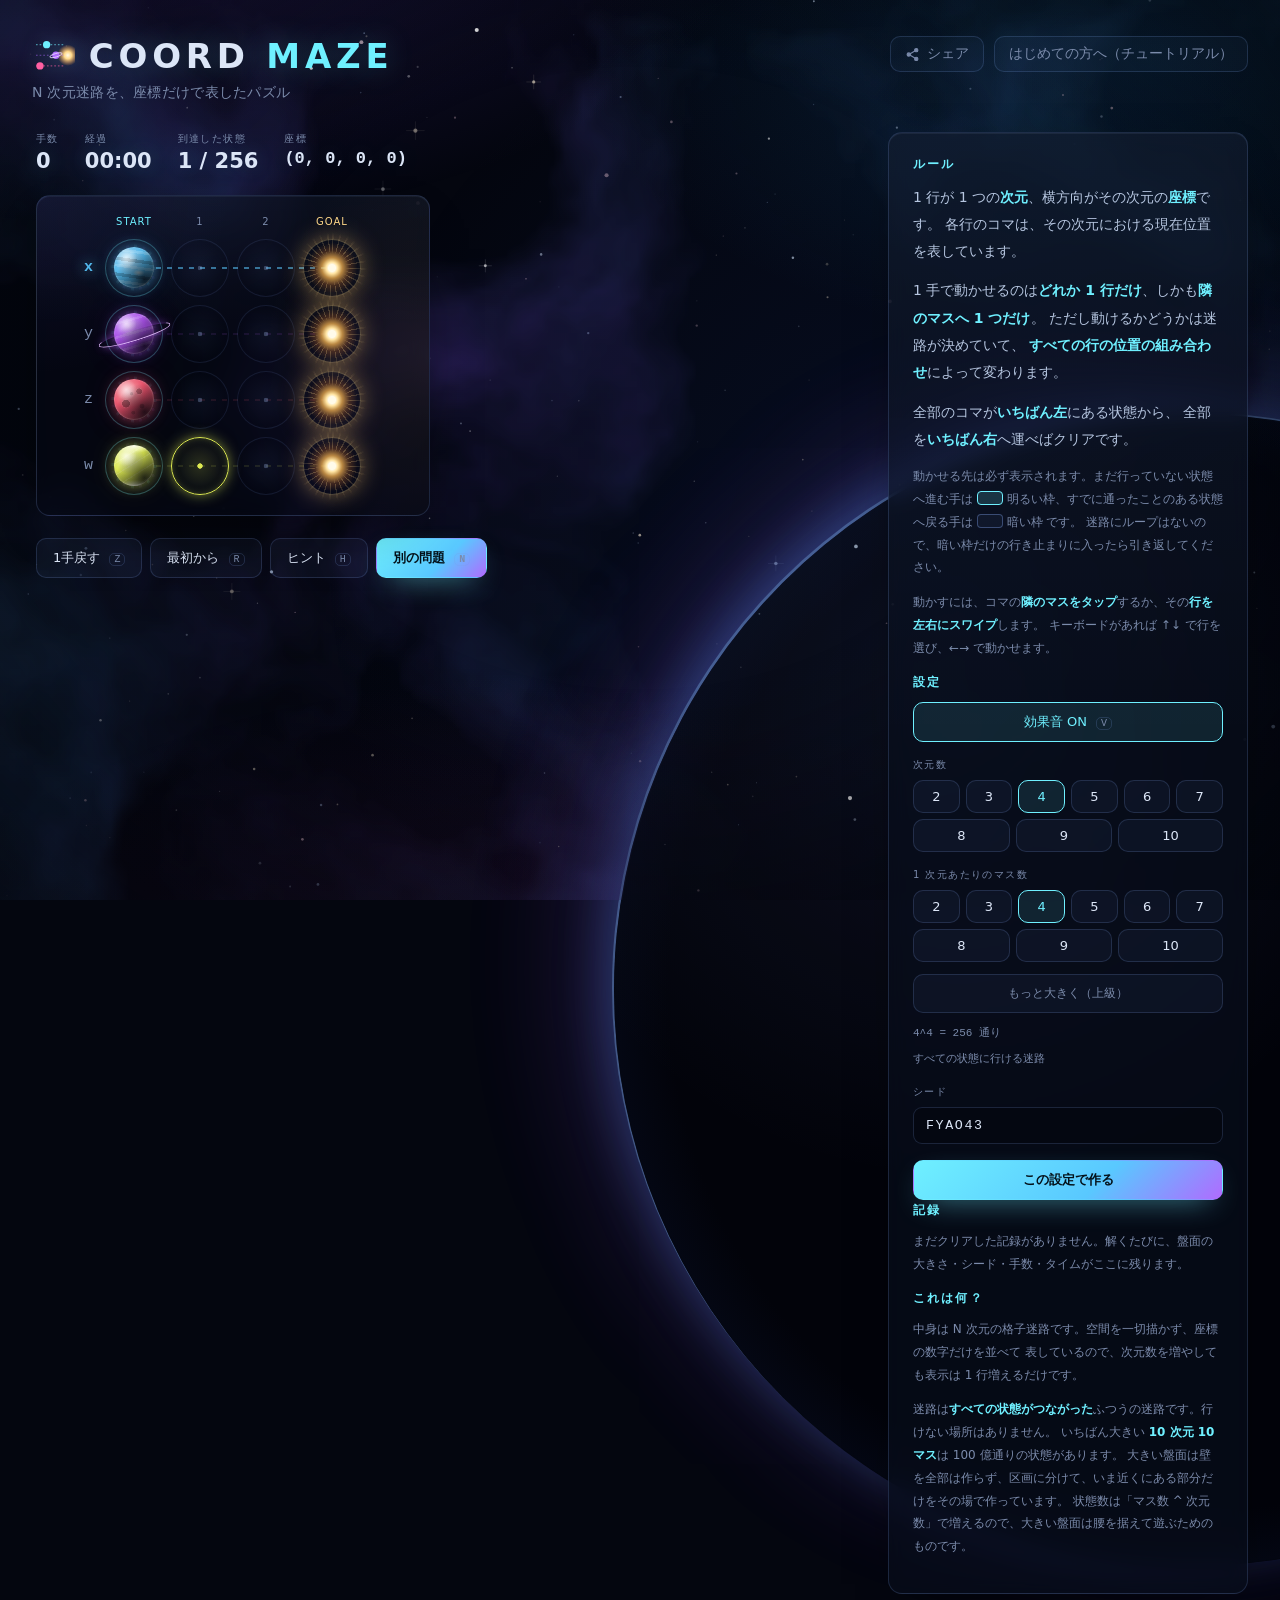
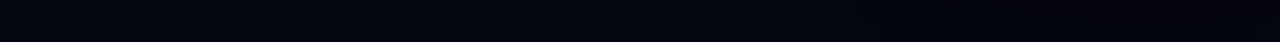
==== index.html @ cfe479df "「もっと大きく」で 12 次元・1000 マスまで選べるようにする - 設定に「もっと大きく（上級）」ボタン。押すと次元数 11・12、マス数 12〜1000 が増える   (状態数 5,000 兆ま" ====
<!doctype html>
<html lang="ja">
<head>
<meta charset="utf-8" />
<meta name="viewport" content="width=device-width, initial-scale=1, viewport-fit=cover" />
<meta name="theme-color" content="#04060f" />
<meta name="mobile-web-app-capable" content="yes" />
<meta name="apple-mobile-web-app-capable" content="yes" />
<meta name="apple-mobile-web-app-status-bar-style" content="black-translucent" />
<meta name="apple-mobile-web-app-title" content="COORD MAZE" />
<title>COORD MAZE — 座標迷路</title>
<meta name="description" content="N 次元迷路を、座標だけで表したパズル。10 次元まで、同じ画面で遊べます。" />
<!-- リンクを貼ったときのカード (SNS・メッセージアプリ) -->
<meta property="og:type" content="website" />
<meta property="og:url" content="https://sora3141.github.io/coord-maze/" />
<meta property="og:title" content="COORD MAZE — 座標迷路" />
<meta property="og:description" content="N 次元迷路を、座標だけで表したパズル。10 次元まで、同じ画面で遊べます。" />
<meta property="og:image" content="https://sora3141.github.io/coord-maze/icon-512.png" />
<meta name="twitter:card" content="summary" />
<link rel="icon" href="icon.svg?v=28e315ca" type="image/svg+xml" />
<link rel="apple-touch-icon" href="icon-180.png?v=28e315ca" />
<link rel="manifest" href="manifest.webmanifest?v=28e315ca" />
<link rel="stylesheet" href="css/space.css?v=a50dbc4c" />
<link rel="stylesheet" href="css/coord.css?v=a50dbc4c" />
</head>
<body>

<header>
  <h1><svg class="logo" viewBox="0 0 64 64" aria-hidden="true">
    <!-- 盤面と同じ見立て: 3 本の軌道 (= 3 次元)、その上の惑星、右端の恒星 -->
    <defs>
      <radialGradient id="lg-sun"><stop offset="0" stop-color="#fffbea"/><stop offset=".35" stop-color="#ffd98a"/><stop offset="1" stop-color="#ff9a3c" stop-opacity="0"/></radialGradient>
    </defs>
    <circle cx="54" cy="32" r="16" fill="url(#lg-sun)"/>
    <g stroke-width="1.6" stroke-dasharray="2.5 3" opacity=".55">
      <line x1="6" y1="16" x2="50" y2="16" stroke="#6ff0ff"/>
      <line x1="6" y1="32" x2="50" y2="32" stroke="#b06bff"/>
      <line x1="6" y1="48" x2="50" y2="48" stroke="#ff5fa2"/>
    </g>
    <circle cx="22" cy="16" r="5.5" fill="#6ff0ff"/>
    <circle cx="36" cy="32" r="5.5" fill="#b06bff"/>
    <ellipse cx="36" cy="32" rx="9.5" ry="2.6" fill="none" stroke="#e6d4ff" stroke-width="1.3" transform="rotate(-17 36 32)"/>
    <circle cx="12" cy="48" r="5.5" fill="#ff5fa2"/>
  </svg>COORD <span>MAZE</span></h1>
  <p class="tagline">N 次元迷路を、座標だけで表したパズル</p>
  <div class="backs">
    <button class="back share" data-share><svg class="share-ico" viewBox="0 0 24 24" aria-hidden="true"><circle cx="18" cy="5" r="2.6"/><circle cx="6" cy="12" r="2.6"/><circle cx="18" cy="19" r="2.6"/><path d="M8.3 10.8l7.4-4.3M8.3 13.2l7.4 4.3"/></svg>シェア</button>
    <a class="back" href="tutorial.html">はじめての方へ（チュートリアル）</a>
  </div>
  <!-- 画面が狭いときだけ出る。ルール・設定・説明はこの中にしまう -->
  <button id="btn-menu" class="menu-btn" aria-expanded="false" aria-controls="side">
    <span class="bars" aria-hidden="true"></span><span class="menu-label">ルール・設定</span>
  </button>
</header>

<main>
  <section id="play">
    <div class="stats">
      <div><span>手数</span><b id="moves">0</b></div>
      <div><span>経過</span><b id="timer">00:00</b></div>
      <div><span>到達した状態</span><b id="seen">0</b></div>
      <div class="coord"><span>座標</span><b id="coord">-</b></div>
    </div>

    <div id="board"></div>

    <div class="controls">
      <button id="btn-undo">1手戻す <kbd>Z</kbd></button>
      <button id="btn-reset">最初から <kbd>R</kbd></button>
      <button id="btn-hint">ヒント <kbd>H</kbd></button>
      <button id="btn-new" class="primary">別の問題 <kbd>N</kbd></button>
    </div>
  </section>

  <aside id="side">
    <div class="side-head">
      <a class="btnlink primary" href="tutorial.html">はじめての方へ（チュートリアル）</a>
      <button id="btn-menu-close" class="close" aria-label="閉じる">✕</button>
    </div>
    <!-- 狭い画面ではヘッダーのシェアが隠れるので、引き出しの先頭に置く -->
    <button class="wide share side-share" data-share><svg class="share-ico" viewBox="0 0 24 24" aria-hidden="true"><circle cx="18" cy="5" r="2.6"/><circle cx="6" cy="12" r="2.6"/><circle cx="18" cy="19" r="2.6"/><path d="M8.3 10.8l7.4-4.3M8.3 13.2l7.4 4.3"/></svg>このゲームをシェア</button>

    <details class="sec" open>
    <summary><h2>ルール</h2></summary>
    <p>
      1 行が 1 つの<b>次元</b>、横方向がその次元の<b>座標</b>です。
      各行のコマは、その次元における現在位置を表しています。
    </p>
    <p>
      1 手で動かせるのは<b>どれか 1 行だけ</b>、しかも<b>隣のマスへ 1 つだけ</b>。
      ただし動けるかどうかは迷路が決めていて、
      <b>すべての行の位置の組み合わせ</b>によって変わります。
    </p>
    <p>
      全部のコマが<b>いちばん左</b>にある状態から、
      全部を<b>いちばん右</b>へ運べばクリアです。
    </p>
    <p class="note">
      動かせる先は必ず表示されます。まだ行っていない状態へ進む手は
      <span class="chip new"></span> 明るい枠、すでに通ったことのある状態へ戻る手は
      <span class="chip seen"></span> 暗い枠 です。
      迷路にループはないので、暗い枠だけの行き止まりに入ったら引き返してください。
    </p>
    <p class="note">
      動かすには、コマの<b>隣のマスをタップ</b>するか、その<b>行を左右にスワイプ</b>します。
      キーボードがあれば ↑↓ で行を選び、←→ で動かせます。
    </p>
    </details>

    <details class="sec" open data-keep="open">
    <summary><h2>設定</h2></summary>
    <button id="btn-sound" class="on wide sound">効果音 ON <kbd>V</kbd></button>
    <div class="field">
      <label>次元数</label>
      <div class="opts" id="opt-rank"></div>
    </div>
    <div class="field">
      <label>1 次元あたりのマス数</label>
      <div class="opts" id="opt-width"></div>
    </div>
    <!-- 押すと、12 次元・1000 マスまでの大きいサイズも選べるようになる -->
    <button id="btn-more" class="wide more-toggle">もっと大きく（上級）</button>
    <p id="states" class="states">-</p>
    <div class="field">
      <label for="seed">シード</label>
      <input id="seed" type="text" maxlength="24" autocomplete="off" />
    </div>
    <button id="btn-apply" class="primary wide">この設定で作る</button>
    </details>

    <details class="sec">
    <summary><h2>記録</h2></summary>
    <div id="records"></div>
    </details>

    <details class="sec" open>
    <summary><h2>これは何？</h2></summary>
    <p class="note">
      中身は N 次元の格子迷路です。空間を一切描かず、座標の数字だけを並べて
      表しているので、次元数を増やしても表示は 1 行増えるだけです。
    </p>
    <p class="note">
      迷路は<b>すべての状態がつながった</b>ふつうの迷路です。行けない場所はありません。
      いちばん大きい <b>10 次元 10 マス</b>は 100 億通りの状態があります。
      大きい盤面は壁を全部は作らず、区画に分けて、いま近くにある部分だけをその場で作っています。
      状態数は「マス数 ^ 次元数」で増えるので、大きい盤面は腰を据えて遊ぶためのものです。
    </p>
    </details>
  </aside>
</main>

<div id="scrim" class="scrim"></div>

<div id="win" class="overlay hidden">
  <!-- クリアの演出: 全部の惑星が恒星にそろった瞬間の光。飾りなので読み上げない -->
  <div class="burst" aria-hidden="true"><i></i><i></i><i></i></div>
  <div class="sheet">
    <h2>クリア</h2>
    <p id="win-note" class="win-note"></p>
    <div class="result">
      <div><span>手数</span><b id="win-moves">-</b></div>
      <div><span>最短手数</span><b id="win-par">-</b></div>
      <div><span>タイム</span><b id="win-time">-</b></div>
      <div><span>シード</span><b id="win-seed">-</b></div>
    </div>
    <button id="btn-again" class="primary">別の問題へ</button>
    <button id="btn-close">閉じる</button>
  </div>
</div>

<script type="module" src="./src/coord.js?v=a50dbc4c"></script>
</body>
</html>
---- css/space.css ----
/* ============================================================================
   宇宙テーマの共通土台。全ページでいちばん先に読み込む。
   ここで色・背景・共通パーツ (オーバーレイ / パネル / ボタン) を決め、
   各ページの CSS はレイアウト固有のことだけを書く。
   ========================================================================== */

:root {
  /* 地の色。真っ黒ではなく、わずかに青紫を含ませて宇宙の暗がりにする */
  --void: #04060f;
  --deep: #070b18;

  --ink: #dce6f7;
  --dim: #7b8bab;
  --line: rgba(122, 156, 224, 0.20);
  --panel: rgba(9, 14, 28, 0.66);

  /* アクセントは天体の色から取る */
  --ion: #6ff0ff;      /* 主アクセント: イオンの青 */
  --nebula: #b06bff;   /* 星雲の紫 */
  --plasma: #ff5fa2;   /* 桃色の星雲 */
  --star: #ffd98a;     /* 恒星の金 */
  --accent: var(--ion);

  --glow: 0 0 24px -6px;
  --radius: 14px;

  /* 端末のノッチ・ホームバーの領域。
     env() を直に書かず変数にしているのは、テストで値を流し込んで
     実機と同じ状況を再現できるようにするため */
  --sat: env(safe-area-inset-top, 0px);
  --sab: env(safe-area-inset-bottom, 0px);
  --sal: env(safe-area-inset-left, 0px);
  --sar: env(safe-area-inset-right, 0px);
}

* { box-sizing: border-box; }

html { height: 100%; }

body {
  margin: 0;
  min-height: 100%;
  /* 横向きのときノッチが左右に来る。中身がその下に潜らないようにする */
  padding-left: var(--sal);
  padding-right: var(--sar);
  background: var(--void);
  color: var(--ink);
  font-family: "Hiragino Sans", "Noto Sans JP", system-ui, sans-serif;
  font-size: 14px;
  -webkit-font-smoothing: antialiased;
  /* スマホ: 横向きで文字が勝手に太らないように、引っぱっても更新されないように */
  -webkit-text-size-adjust: 100%;
  text-size-adjust: 100%;
  overscroll-behavior-y: contain;
  -webkit-tap-highlight-color: transparent;
}

/* 星雲。大きく淡い光を何枚か重ねて、平らな黒さを消す */
body::before {
  content: '';
  position: fixed; inset: 0; z-index: -2; pointer-events: none;
  background:
    radial-gradient(ellipse 80% 60% at 10% -12%, rgba(96, 62, 196, 0.26), transparent 62%),
    radial-gradient(ellipse 70% 52% at 90% 6%, rgba(22, 122, 184, 0.20), transparent 64%),
    radial-gradient(ellipse 96% 70% at 46% 118%, rgba(150, 40, 140, 0.18), transparent 62%),
    radial-gradient(circle at 72% 62%, rgba(40, 92, 200, 0.10), transparent 56%);
}

/* 周辺減光。中央に視線を集める */
body::after {
  content: '';
  position: fixed; inset: 0; z-index: -1; pointer-events: none;
  background: radial-gradient(ellipse at 50% 42%, transparent 42%, rgba(2, 4, 10, 0.62) 100%);
}

#stars, #nebula, #horizon {
  position: fixed; inset: 0; z-index: -1;
  width: 100%; height: 100%;
  pointer-events: none;
}
/* 手続きで描いた星雲 (src/starfield.js)。粗く描いて引き伸ばすので、ぼかし直さなくても柔らかい */
#nebula { opacity: 0.55; mix-blend-mode: screen; }

/* 画面の右下に沈む大きな惑星。影の側は背景より暗く、縁だけが恒星の光で細く光る */
#horizon {
  inset: auto; right: -38vmax; bottom: -52vmax;
  width: 90vmax; height: 90vmax; border-radius: 50%;
  background:
    radial-gradient(circle at 30% 26%, rgba(120, 150, 255, 0.10), transparent 40%),
    radial-gradient(circle at 50% 50%, #03040b 64%, #050814 70.5%, transparent 71%);
  box-shadow:
    -2px -2px 0 0 rgba(140, 200, 255, 0.35),
    -14px -12px 50px -6px rgba(90, 150, 255, 0.35),
    -40px -30px 140px -20px rgba(150, 90, 255, 0.28);
  opacity: 0.9;
}

/* ------------------------------------------------------------------ パネル */

.glass, .sheet, aside, .panel, .pane, #guide {
  background:
    linear-gradient(rgba(140, 180, 255, 0.055), rgba(140, 180, 255, 0) 42%),
    var(--panel);
  border: 1px solid var(--line);
  border-radius: var(--radius);
  backdrop-filter: blur(10px) saturate(115%);
  box-shadow: 0 18px 50px -28px rgba(0, 0, 0, 0.9), inset 0 1px 0 rgba(190, 215, 255, 0.07);
}

/* ---------------------------------------------------------------- 見出し */

h1, h2, h3 { font-weight: 700; }
h1 { letter-spacing: 0.14em; }
.title-glow { text-shadow: 0 0 28px rgba(111, 240, 255, 0.35); }

/* -------------------------------------------------------------- ボタン */

button {
  padding: 10px 16px;
  border-radius: 10px;
  border: 1px solid var(--line);
  background: rgba(130, 170, 240, 0.05);
  color: var(--ink);
  font-size: 13px;
  font-family: inherit;
  cursor: pointer;
  touch-action: manipulation;
  transition: border-color 0.16s, color 0.16s, background 0.16s, box-shadow 0.16s, transform 0.08s;
}
@media (hover: hover) {
  button:hover:not(:disabled) {
    border-color: var(--ion);
    color: var(--ion);
    box-shadow: var(--glow) rgba(111, 240, 255, 0.55);
  }
}
button:active:not(:disabled) { transform: scale(0.97); border-color: var(--ion); color: var(--ion); }
button:focus-visible { outline: 2px solid var(--ion); outline-offset: 2px; }

button.primary {
  background: linear-gradient(135deg, var(--ion), #59c8ff 60%, var(--nebula));
  border-color: transparent;
  color: #04121a;
  font-weight: 700;
  box-shadow: 0 10px 30px -14px rgba(111, 240, 255, 0.9);
}
@media (hover: hover) {
  button.primary:hover:not(:disabled) {
    filter: brightness(1.1);
    color: #04121a;
    box-shadow: 0 12px 34px -12px rgba(111, 240, 255, 1);
  }
}
button.primary:active:not(:disabled) { color: #04121a; }
button.on { border-color: var(--ion); color: var(--ion); background: rgba(111, 240, 255, 0.10); }

/* リンクをボタンと同じ見た目にするもの */
.btnlink {
  display: block; text-align: center; text-decoration: none;
  padding: 12px; border-radius: 10px; border: 1px solid var(--line);
  background: rgba(130, 170, 240, 0.05);
  color: var(--ink); margin-top: 10px; transition: 0.16s;
  touch-action: manipulation;
}
@media (hover: hover) {
  .btnlink:hover { border-color: var(--ion); color: var(--ion); box-shadow: var(--glow) rgba(111, 240, 255, 0.5); }
}
.btnlink.primary {
  background: linear-gradient(135deg, var(--ion), #59c8ff 60%, var(--nebula));
  border-color: transparent; color: #04121a; font-weight: 700;
  box-shadow: 0 10px 30px -14px rgba(111, 240, 255, 0.9);
}
@media (hover: hover) {
  .btnlink.primary:hover { filter: brightness(1.1); color: #04121a; }
}

kbd {
  border: 1px solid var(--line);
  border-radius: 5px;
  padding: 0 4px;
  font-size: 10px;
  color: var(--dim);
  margin-left: 5px;
  font-family: ui-monospace, Menlo, monospace;
}

@media (pointer: coarse) {
  button, .btnlink { min-height: 46px; font-size: 14px; }
}

/* ---------------------------------------------------------- オーバーレイ */

.overlay {
  position: fixed; inset: 0; z-index: 20;
  display: flex; align-items: center; justify-content: center;
  /* 画面いっぱいに置く要素なので、ノッチ・ホームバーの分をここで空ける。
     こうしておけば、中のシートがどれだけ高くても端末の余白に潜らない */
  padding: calc(16px + var(--sat)) calc(16px + var(--sar))
           calc(16px + var(--sab)) calc(16px + var(--sal));
  background:
    radial-gradient(ellipse at 50% 34%, rgba(46, 34, 96, 0.55), transparent 62%),
    rgba(3, 5, 12, 0.82);
  backdrop-filter: blur(6px);
  animation: overlay-in 0.22s ease-out;
}
@keyframes overlay-in { from { opacity: 0; } to { opacity: 1; } }
.hidden { display: none !important; }

.sheet {
  width: min(560px, 100%);
  max-height: 100%;          /* 余白を引いたオーバーレイの中に必ず収まる */
  overflow: auto;
  overscroll-behavior: contain;
  padding: 28px 30px;
  animation: sheet-in 0.26s cubic-bezier(0.2, 0.9, 0.3, 1);
}
@keyframes sheet-in { from { transform: translateY(10px) scale(0.985); opacity: 0; } to { transform: none; opacity: 1; } }

input[type="text"] {
  width: 100%;
  padding: 10px 12px;
  border-radius: 9px;
  border: 1px solid var(--line);
  background: rgba(4, 7, 16, 0.75);
  color: var(--ink);
  font-family: ui-monospace, Menlo, monospace;
  letter-spacing: 0.12em;
}
input[type="text"]:focus {
  outline: none;
  border-color: var(--ion);
  box-shadow: var(--glow) rgba(111, 240, 255, 0.5);
}

@media (prefers-reduced-motion: reduce) {
  .overlay, .sheet { animation: none; }
}
---- css/coord.css ----
/* COORD MAZE。土台の色とパーツは space.css にある。ここは配置と盤面の見た目。 */

:root {
  --cell: 48px;
  --gap: 8px;
  --label: 34px;   /* 行頭の軸名の幅。JS が盤面の寸法を計算するのにも読む */
  --rowgap: 12px;  /* 軸名とマス目の間 */
  --edge: 32px;    /* ページ左右の余白 */
}

/* -------------------------------------------------------------- ヘッダー */

header { padding: calc(34px + var(--sat)) var(--edge) 10px; position: relative; }
h1 { margin: 0; font-size: 34px; text-shadow: 0 0 30px rgba(111, 240, 255, 0.28); }
h1 span { color: var(--ion); }
/* タイトルの紋章。盤面と同じ見立て (軌道・惑星・恒星) を小さく */
h1 .logo {
  width: 1.25em; height: 1.25em; vertical-align: -0.24em; margin-right: 0.42em;
  filter: drop-shadow(0 0 10px rgba(111, 240, 255, 0.35));
}
.tagline { margin: 7px 0 0; color: var(--dim); letter-spacing: 0.02em; }

.backs { position: absolute; right: var(--edge); top: 36px; display: flex; gap: 10px; flex-wrap: wrap; }
.back {
  color: var(--dim); text-decoration: none;
  border: 1px solid var(--line); border-radius: 10px;
  padding: 8px 14px; white-space: nowrap;
  background: rgba(130, 170, 240, 0.04);
  transition: 0.16s;
}
@media (hover: hover) {
  .back:hover { color: var(--ion); border-color: var(--ion); box-shadow: var(--glow) rgba(111, 240, 255, 0.5); }
}

main {
  display: grid; grid-template-columns: minmax(0, 1fr) 360px;
  gap: 28px; padding: 20px var(--edge) 48px; align-items: start;
}
/* width: 100% と min-width: 0 がないと、auto マージンのせいで
   盤面の最大幅まで広がり、広い盤面がページごと横に伸びる */
#play { max-width: 820px; width: 100%; min-width: 0; margin: 0 auto; }

/* ---------------------------------------------------------------- 計器類 */

.stats { display: flex; flex-wrap: wrap; gap: 10px 26px; margin-bottom: 22px; }
.stats div { display: flex; flex-direction: column; gap: 3px; }
.stats span { color: var(--dim); font-size: 10px; letter-spacing: 0.14em; text-transform: uppercase; }
.stats b { font-size: 21px; font-variant-numeric: tabular-nums; text-shadow: 0 0 20px rgba(111, 240, 255, 0.18); }
.stats .coord b { font-family: ui-monospace, Menlo, monospace; font-size: 17px; }

/* ------------------------------------------------------------------ 盤面 */

#board {
  display: inline-flex; flex-direction: column; gap: var(--gap);
  max-width: 100%; overflow-x: auto;
  padding: 20px 22px;
  /* 指で触る盤面。長押しの選択やダブルタップ拡大が誤作動しないようにする */
  user-select: none; -webkit-user-select: none;
  -webkit-touch-callout: none;
  touch-action: manipulation;
  overscroll-behavior-x: contain;
  /* 盤面は宇宙をのぞく窓。右 (恒星の側) がほんのり金色に明るい */
  background:
    radial-gradient(ellipse 60% 90% at 100% 50%, rgba(255, 190, 110, 0.07), transparent 70%),
    radial-gradient(ellipse 70% 80% at 0% 0%, rgba(90, 70, 200, 0.10), transparent 70%),
    linear-gradient(rgba(140, 180, 255, 0.05), rgba(140, 180, 255, 0) 40%),
    rgba(5, 8, 20, 0.66);
  border: 1px solid var(--line);
  border-radius: var(--radius);
  backdrop-filter: blur(10px);
  box-shadow: 0 20px 60px -34px #000, inset 0 1px 0 rgba(190, 215, 255, 0.06);
}

.colhead { display: flex; gap: var(--gap); justify-content: center; margin-bottom: 4px; }
.colhead div {
  width: var(--cell); text-align: center; color: var(--dim);
  font-size: 10px; letter-spacing: 0.1em; font-variant-numeric: tabular-nums;
}
.colhead div.s { color: var(--ion); }
.colhead div.g { color: var(--star); }

/* 横なぞりは「行を動かす」に使うので、ブラウザの横スクロールには渡さない。
   盤面が横に流れるとき (.scrolls) だけは、指のスクロールを優先する。 */
.row { display: flex; align-items: center; justify-content: center; gap: var(--rowgap); cursor: pointer; touch-action: pan-y; }
/* 右側の釣り合いを取るための空き。これがないとマス目が軸名のぶん右にずれる */
.row::after { content: ''; flex: none; width: var(--label); }
#board.scrolls .row { touch-action: auto; justify-content: flex-start; }
#board.scrolls .colhead { justify-content: flex-start; margin-left: calc(var(--label) + var(--rowgap)); }
#board.scrolls .row::after { display: none; }
.rowlabel {
  width: var(--label); flex: none; text-align: right;
  font-family: ui-monospace, Menlo, monospace; font-size: 15px;
  color: var(--dim); transition: color 0.16s, text-shadow 0.16s;
}
.row.sel .rowlabel { color: var(--rowc); text-shadow: 0 0 14px var(--rowc); font-weight: 700; }
/* 横に流れるときは軸名だけ左端に貼り付ける (列見出しはマスと一緒に動かす) */
#board.scrolls .rowlabel {
  position: sticky; left: 0; z-index: 1;
  background: rgba(6, 10, 22, 0.92);
}

/* 各行は軌道。コマはその上を進む惑星、ゴール列は恒星という見立て。
   軌道は点線で引き、選んでいる行だけ光がゴールへ向かって流れる。 */
.track { position: relative; display: flex; gap: var(--gap); }
.track::before {
  content: ''; position: absolute; left: calc(var(--cell) / 2); right: calc(var(--cell) / 2); top: 50%;
  height: 1px; transform: translateY(-0.5px);
  background: repeating-linear-gradient(90deg, var(--rowc) 0 5px, transparent 5px 11px);
  opacity: 0.22; pointer-events: none;
}
.row.sel .track::before {
  height: 2px; transform: translateY(-1px); opacity: 0.6;
  animation: orbit-flow 1.1s linear infinite;
}
@keyframes orbit-flow { to { background-position: 11px 0; } }

/* マスは軌道上の「停泊点」。四角い箱ではなく、中心に小さな点のある淡い円 */
.cell {
  width: var(--cell); height: var(--cell);
  flex: none;
  border-radius: 50%;
  border: 1px solid rgba(122, 156, 224, 0.12);
  background:
    radial-gradient(circle, rgba(170, 200, 255, 0.28) 0 5%, transparent 6.5%),
    radial-gradient(circle, rgba(140, 180, 255, 0.05), transparent 70%);
  position: relative;
  transition: border-color 0.16s, background 0.16s, box-shadow 0.16s, transform 0.1s, filter 0.1s;
}

/* スタートは小さな渦 (ワームホール)。ここから全部の惑星が出発する */
.cell.start { border-color: rgba(111, 240, 255, 0.28); }
.cell.start::before {
  content: ''; position: absolute; inset: 8%; border-radius: 50%; pointer-events: none;
  background:
    radial-gradient(circle, rgba(4, 8, 20, 0.9) 0 16%, transparent 30%),
    repeating-conic-gradient(from 0deg, rgba(111, 240, 255, 0.34) 0 7deg, transparent 7deg 24deg, rgba(176, 107, 255, 0.26) 24deg 31deg, transparent 31deg 45deg);
  -webkit-mask: radial-gradient(circle, #000 40%, transparent 72%);
          mask: radial-gradient(circle, #000 40%, transparent 72%);
  animation: spin 16s linear infinite;
}

/* ゴールは恒星。白い芯・金色の光球・ゆっくり回るコロナ */
.cell.goal {
  border-color: rgba(255, 217, 138, 0.28);
  background:
    radial-gradient(circle, #fffbea 0 9%, #ffe3a0 15%, rgba(255, 186, 84, 0.72) 26%,
                    rgba(255, 140, 50, 0.22) 44%, transparent 64%);
  box-shadow: 0 0 28px -6px rgba(255, 200, 110, 0.85);
}
.cell.goal::before {
  content: ''; position: absolute; inset: -16%; border-radius: 50%; pointer-events: none;
  background: repeating-conic-gradient(rgba(255, 217, 138, 0.26) 0 3deg, transparent 3deg 13deg);
  -webkit-mask: radial-gradient(circle, transparent 26%, #000 36%, transparent 68%);
          mask: radial-gradient(circle, transparent 26%, #000 36%, transparent 68%);
  animation: spin 48s linear infinite;
}
@keyframes spin { to { transform: rotate(1turn); } }

/* 動かせる先。まだ行っていない状態へは、行の色で脈打つ輪 */
.cell.can { cursor: pointer; }
.cell.can.fresh {
  border-color: var(--rowc);
  background:
    radial-gradient(circle, var(--rowc) 0 6%, transparent 7.5%),
    radial-gradient(circle, color-mix(in srgb, var(--rowc) 18%, transparent), transparent 72%);
  box-shadow: 0 0 16px -4px var(--rowc), inset 0 0 12px -6px var(--rowc);
  animation: beacon 1.8s ease-in-out infinite;
}
@keyframes beacon {
  50% { box-shadow: 0 0 22px -2px var(--rowc), 0 0 0 3px color-mix(in srgb, var(--rowc) 22%, transparent),
                    inset 0 0 12px -6px var(--rowc); }
}
.cell.goal.can.fresh { background:
    radial-gradient(circle, #fffbea 0 9%, #ffe3a0 15%, rgba(255, 186, 84, 0.72) 26%,
                    rgba(255, 140, 50, 0.22) 44%, transparent 64%); }
/* 通ったことのある状態へ戻る手。脈打たせず、点を大きめに出して「行ける」ことだけ伝える */
.cell.can.been {
  border-color: rgba(150, 180, 235, 0.58);
  background: radial-gradient(circle, rgba(122, 156, 224, 0.12), transparent 72%);
  box-shadow: inset 0 0 10px -5px rgba(170, 200, 255, 0.9);
}
.cell.can.been::after {
  content: ''; position: absolute; left: 50%; top: 50%;
  width: 7px; height: 7px; margin: -3.5px 0 0 -3.5px;
  border-radius: 50%; background: rgba(185, 210, 255, 0.85);
}
@media (hover: hover) {
  .cell.can:hover { filter: brightness(1.45); }
}
.cell.can:active { filter: brightness(1.6); transform: scale(0.94); }
.cell.hint { animation: hint 0.9s ease-in-out 3; }
@keyframes hint {
  0%, 100% { box-shadow: 0 0 0 0 transparent; }
  50% { box-shadow: 0 0 0 3px var(--star), 0 0 26px -4px var(--star); }
}

/* ------------------------------------------------------------------ 惑星 */

/* コマの入れ物。位置だけを受け持つ (中の惑星・光跡は下) */
.token {
  position: absolute; left: 0; top: 0; z-index: 1;
  width: var(--cell); height: var(--cell);
  transform: translateX(calc(var(--c) * (var(--cell) + var(--gap))));
  transition: transform 0.18s cubic-bezier(0.3, 0.9, 0.35, 1);
  pointer-events: none;
}

/* 惑星の本体。下地は行の色の球 (左上から光が当たる)。
   --surface に模様を重ね、::before で陰と大気の縁を、::after で輪や衛星を描く。 */
.planet {
  --lit: color-mix(in srgb, var(--rowc) 45%, #fff);
  --dark: color-mix(in srgb, var(--rowc) 30%, #04050c);
  --surface: linear-gradient(transparent, transparent);
  position: absolute; inset: 15%; border-radius: 50%;
  background:
    var(--surface),
    radial-gradient(circle at 36% 32%, var(--lit), var(--rowc) 42%, var(--dark) 100%);
  box-shadow: 0 0 18px -4px var(--rowc), 0 0 40px -14px var(--rowc);
  transition: box-shadow 0.3s;
}
.planet::before {
  content: ''; position: absolute; inset: 0; border-radius: 50%;
  background:
    radial-gradient(circle at 30% 26%, rgba(255, 255, 255, 0.62), transparent 26%),
    radial-gradient(circle at 76% 80%, rgba(2, 3, 10, 0.78), transparent 64%);
  box-shadow: inset 0 0 0 1px rgba(255, 255, 255, 0.10), inset 0.06em 0.08em 0.3em rgba(255, 255, 255, 0.12);
}
.planet::after { content: none; }

/* 0: 縞のガス惑星と、大きな渦 */
.planet.p0 { --surface:
  radial-gradient(ellipse 20% 12% at 62% 63%, rgba(255, 238, 220, 0.6), transparent 72%),
  repeating-linear-gradient(8deg, transparent 0 13%, rgba(255, 255, 255, 0.16) 13% 19%,
                            transparent 19% 27%, rgba(0, 0, 0, 0.2) 27% 34%); }

/* 1: 輪のある惑星。輪の奥側は薄く、手前側は濃く描いて球の前を横切らせる */
.planet.p1 { --surface:
  repeating-linear-gradient(-16deg, transparent 0 22%, rgba(255, 255, 255, 0.12) 22% 27%); }
.planet.p1::after, .planet.p5::after {
  content: ''; position: absolute; left: -42%; right: -42%; top: 38%; height: 24%;
  border-radius: 50%;
  border: max(1.5px, 0.09em) solid color-mix(in srgb, var(--rowc) 45%, #fff);
  border-top-color: color-mix(in srgb, var(--rowc) 30%, transparent);
  transform: rotate(-17deg);
  box-shadow: 0 0 10px -3px var(--rowc);
}

/* 2: クレーターの岩石惑星 */
.planet.p2 { --surface:
  radial-gradient(circle at 30% 60%, rgba(0, 0, 0, 0.30) 0 10%, rgba(255, 255, 255, 0.10) 11%, transparent 13%),
  radial-gradient(circle at 63% 30%, rgba(0, 0, 0, 0.26) 0 7%, rgba(255, 255, 255, 0.10) 8%, transparent 10%),
  radial-gradient(circle at 70% 66%, rgba(0, 0, 0, 0.24) 0 5%, transparent 7%),
  radial-gradient(circle at 44% 36%, rgba(0, 0, 0, 0.18) 0 4%, transparent 5.5%),
  radial-gradient(circle at 48% 82%, rgba(0, 0, 0, 0.2) 0 4%, transparent 5.5%); }

/* 3: 氷の惑星。両極の白い氷冠と、薄い筋 */
.planet.p3 { --surface:
  radial-gradient(ellipse 62% 24% at 50% 3%, rgba(255, 255, 255, 0.85), transparent 72%),
  radial-gradient(ellipse 50% 18% at 50% 98%, rgba(255, 255, 255, 0.6), transparent 72%),
  repeating-linear-gradient(-32deg, transparent 0 16%, rgba(255, 255, 255, 0.12) 16% 18%); }

/* 4: 溶岩の惑星。暗い地表に光る割れ目 */
.planet.p4 {
  --surface:
    radial-gradient(circle at 42% 56%, rgba(255, 226, 170, 0.75) 0 4%, transparent 9%),
    radial-gradient(circle at 66% 36%, rgba(255, 226, 170, 0.6) 0 3%, transparent 7%),
    repeating-linear-gradient(58deg, transparent 0 17%, rgba(255, 210, 150, 0.32) 17% 19.5%),
    repeating-linear-gradient(-38deg, transparent 0 23%, rgba(255, 210, 150, 0.22) 23% 25%);
  background:
    var(--surface),
    radial-gradient(circle at 36% 32%, var(--rowc), var(--dark) 70%);
}

/* 5: 縦に近い輪を持つ青白い惑星 (天王星のように横倒し) */
.planet.p5 { --surface:
  linear-gradient(90deg, rgba(255, 255, 255, 0.10), transparent 40%, rgba(255, 255, 255, 0.08)); }
.planet.p5::after { transform: rotate(72deg); left: -30%; right: -30%; }

/* 6: 衛星を連れた惑星。小さな月がまわりを回る */
.planet.p6 { --surface:
  radial-gradient(ellipse 34% 20% at 38% 64%, rgba(0, 0, 0, 0.18), transparent 70%),
  radial-gradient(ellipse 26% 16% at 66% 34%, rgba(255, 255, 255, 0.14), transparent 70%); }
.planet.p6::after {
  content: ''; position: absolute; left: 39%; top: 39%; width: 22%; height: 22%;
  border-radius: 50%;
  background: radial-gradient(circle at 35% 30%, #fff, #b9c3d8 60%, #4b5468);
  animation: moon 7s linear infinite;
}
@keyframes moon {
  from { transform: rotate(0deg) translateX(330%) rotate(0deg); }
  to { transform: rotate(360deg) translateX(330%) rotate(-360deg); }
}

/* 7: 雲の渦巻く、地球のような惑星 */
.planet.p7 { --surface:
  radial-gradient(ellipse 30% 14% at 34% 34%, rgba(255, 255, 255, 0.55), transparent 70%),
  radial-gradient(ellipse 26% 12% at 64% 60%, rgba(255, 255, 255, 0.45), transparent 70%),
  radial-gradient(ellipse 20% 10% at 42% 78%, rgba(255, 255, 255, 0.35), transparent 70%),
  conic-gradient(from 40deg at 56% 46%, transparent 0 20%, rgba(0, 0, 0, 0.16) 20% 34%, transparent 34% 60%,
                 rgba(0, 0, 0, 0.12) 60% 72%, transparent 72%); }

/* 動いた瞬間の光跡。進んだ向きの反対側 (来た側) に、行の色で短く尾を引く */
.trail {
  position: absolute; top: 45%; height: 10%; left: -60%; right: 50%;
  border-radius: 999px;
  background: linear-gradient(90deg, transparent, var(--rowc));
  transform-origin: 100% 50%;
  transform: scaleX(var(--dir, 1));
  opacity: 0; pointer-events: none;
}
.token.fly .trail { animation: trail 0.42s ease-out; }
@keyframes trail {
  0% { opacity: 0.9; clip-path: inset(0 0 0 0); }
  100% { opacity: 0; clip-path: inset(0 0 0 75%); }
}

.token.bump .planet { animation: bump 0.22s; }
@keyframes bump {
  25% { transform: translateX(-6%); filter: brightness(0.5) saturate(0.4); }
  75% { transform: translateX(6%); }
}

/* 恒星に着いた惑星は、金色の光を浴びる。✓ は小さな印にして惑星の絵を隠さない */
.token.done .planet { box-shadow: 0 0 22px 1px rgba(255, 217, 138, 0.75), 0 0 0 1.5px rgba(255, 230, 170, 0.9); }
.token.done::after {
  content: '✓'; position: absolute; right: 2%; bottom: 2%;
  width: max(12px, 34%); height: max(12px, 34%);
  display: grid; place-items: center; border-radius: 50%;
  background: var(--star); color: #3a2600;
  font-size: max(8px, calc(var(--cell) * 0.2)); font-weight: 800; line-height: 1;
  box-shadow: 0 0 10px rgba(255, 217, 138, 0.9);
}

@media (prefers-reduced-motion: reduce) {
  .row.sel .track::before, .cell.start::before, .cell.goal::before,
  .cell.can.fresh, .planet.p6::after, .token.fly .trail { animation: none; }
}

/* 右カラムの見出しは、スマホでは開閉できる見出しになる (details/summary) */
.sec { border-bottom: 1px solid transparent; }
.sec > summary { list-style: none; cursor: default; }
.sec > summary::-webkit-details-marker { display: none; }
.sec > summary h2 { display: inline-block; }

.controls { display: flex; flex-wrap: wrap; gap: 8px; margin-top: 22px; }

/* ---------------------------------------------------------------- シェア */

button.back { font-size: inherit; font-family: inherit; cursor: pointer; }
button.share { display: inline-flex; align-items: center; justify-content: center; gap: 7px; }
.share-ico {
  width: 15px; height: 15px; flex: none;
  fill: currentColor; stroke: currentColor; stroke-width: 1.8; stroke-linecap: round;
}

/* 画面の下に一瞬だけ出る知らせ (「リンクをコピーしました」) */
.toast {
  position: fixed; left: 50%; bottom: calc(96px + var(--sab)); z-index: 60;
  transform: translate(-50%, 12px); opacity: 0; pointer-events: none;
  padding: 10px 18px; border-radius: 999px; white-space: nowrap;
  background: rgba(9, 14, 28, 0.94); border: 1px solid var(--ion); color: var(--ion);
  transition: opacity 0.2s, transform 0.2s;
}
.toast.show { opacity: 1; transform: translate(-50%, 0); }

/* ------------------------------------------------- メニュー (狭い画面用) */

/* 広い画面では右カラムをそのまま出すので、ボタンも背景も要らない */
.menu-btn, .scrim, .side-head, button.side-share { display: none; }

.menu-btn {
  position: absolute; right: var(--edge); top: 30px;
  align-items: center; gap: 9px;
  padding: 10px 14px; font-size: 13px;
}
/* ハンバーガー (3 本線) */
.bars, .bars::before, .bars::after {
  content: ''; display: block; width: 16px; height: 2px; border-radius: 2px;
  background: currentColor; transition: transform 0.18s, opacity 0.18s;
}
.bars { position: relative; }
.bars::before { position: absolute; top: -5px; }
.bars::after { position: absolute; top: 5px; }
body.menu-open .bars { background: transparent; }
body.menu-open .bars::before { transform: translateY(5px) rotate(45deg); }
body.menu-open .bars::after { transform: translateY(-5px) rotate(-45deg); }

.side-head { align-items: center; gap: 10px; margin-bottom: 4px; }
.side-head .btnlink { flex: 1; margin-top: 0; }
.side-head .close { flex: none; width: 44px; padding: 0; font-size: 16px; line-height: 1; }

/* -------------------------------------------------------------- 右カラム */

aside { padding: 22px 24px; }
aside h2 {
  font-size: 12px; letter-spacing: 0.18em; text-transform: uppercase;
  margin: 24px 0 11px; color: var(--ion);
}
aside h2:first-child, aside .sec:first-of-type > summary h2 { margin-top: 0; }
aside p { line-height: 1.95; margin: 0 0 12px; color: #b6c6e0; }
aside p.note { color: var(--dim); font-size: 12px; line-height: 1.9; }
aside b { color: var(--ion); font-weight: 600; }
aside a { color: var(--ion); }

.chip { display: inline-block; width: 26px; height: 14px; border-radius: 4px; vertical-align: -2px; border: 1px solid; }
.chip.new { border-color: var(--ion); background: rgba(111, 240, 255, 0.16); }
.chip.seen { border-color: rgba(122, 156, 224, 0.4); background: rgba(122, 156, 224, 0.06); }

.field { margin-bottom: 16px; }
.field > label { display: block; color: var(--dim); font-size: 10px; letter-spacing: 0.14em; text-transform: uppercase; margin-bottom: 8px; }
.field small { display: block; color: var(--dim); margin-top: 6px; font-size: 11px; }
.opts { display: flex; gap: 6px; flex-wrap: wrap; }
.opts button { flex: 1 0 auto; min-width: 46px; padding: 8px 4px; font-variant-numeric: tabular-nums; }
.opts button:disabled { opacity: 0.22; cursor: not-allowed; }
.opts button[hidden] { display: none; }
/* 「もっと大きく」で増えたボタンは、少し色を変えて上級だと分かるように */
.opts button.more { border-style: dashed; }
.opts button.more.on { border-style: solid; }
button.more-toggle { margin: -4px 0 16px; font-size: 12px; color: var(--dim); }
button.wide { width: 100%; }
/* 設定の先頭に置く効果音の切り替え */
button.sound { margin-bottom: 16px; }
.states { margin: -6px 0 16px; color: var(--dim); font-size: 11px; font-family: ui-monospace, Menlo, monospace; }
/* 状態数の下に「どんな迷路になるか」を 1 行で出す */
.states span { display: block; margin-top: 4px; font-family: "Hiragino Sans", "Noto Sans JP", system-ui, sans-serif; }

/* ---------------------------------------------------------------- 記録 */

.rec-table { margin: 2px 0 18px; font-size: 12px; }
.rec-head, .rec-row {
  display: grid; grid-template-columns: 4.2em 3.4em 1fr; gap: 8px;
  padding: 7px 0; border-bottom: 1px solid var(--line);
}
.rec-head { color: var(--dim); font-size: 10px; letter-spacing: 0.12em; text-transform: uppercase; }
.rec-row { color: #b6c6e0; font-variant-numeric: tabular-nums; }
.rec-row span:first-child { color: var(--ion); }
.rec-row small, .rec-item small { color: var(--dim); }

.rec-list h3 { margin: 0 0 8px; font-size: 11px; letter-spacing: 0.12em; color: var(--dim); font-weight: 600; }
.rec-item {
  display: grid; grid-template-columns: 3.6em 1fr auto; gap: 4px 8px;
  align-items: center; padding: 9px 0; border-bottom: 1px solid var(--line);
  font-size: 12px; color: #b6c6e0; font-variant-numeric: tabular-nums;
}
.rec-item b { color: var(--ion); font-weight: 600; }
.rec-item button { grid-row: 1 / span 2; grid-column: 3; padding: 8px 12px; font-size: 12px; }
.rec-seed { font-family: ui-monospace, Menlo, monospace; letter-spacing: 0.08em; color: var(--star); }
.rec-num { grid-column: 1 / span 2; }
.rec-date { display: none; }
.rec-list + button { margin-top: 16px; }

/* ---------------------------------------------------------------- 結果 */

/* クリアの光。恒星の色の輪が 3 重に広がり、うしろで光条がゆっくり回る */
.burst { position: absolute; inset: 0; overflow: hidden; pointer-events: none; }
.burst::before {
  content: ''; position: absolute; left: 50%; top: 42%; width: 140vmax; height: 140vmax;
  margin: -70vmax 0 0 -70vmax;
  background: repeating-conic-gradient(rgba(255, 217, 138, 0.05) 0 4deg, transparent 4deg 14deg);
  -webkit-mask: radial-gradient(circle, #000 0, transparent 55%);
          mask: radial-gradient(circle, #000 0, transparent 55%);
  animation: spin 60s linear infinite, burst-in 0.8s ease-out;
}
.burst i {
  position: absolute; left: 50%; top: 42%; width: 40px; height: 40px; margin: -20px 0 0 -20px;
  border-radius: 50%; border: 2px solid rgba(255, 217, 138, 0.8);
  box-shadow: 0 0 24px rgba(255, 200, 110, 0.5), inset 0 0 16px rgba(255, 200, 110, 0.3);
  opacity: 0; animation: ring 1.8s cubic-bezier(0.2, 0.7, 0.3, 1) forwards;
}
.burst i:nth-child(2) { animation-delay: 0.18s; border-color: rgba(111, 240, 255, 0.7); }
.burst i:nth-child(3) { animation-delay: 0.36s; border-color: rgba(176, 107, 255, 0.7); }
/* scale で広げると線まで太るので、大きさそのものを広げる (輪は 3 つだけなので軽い) */
@keyframes ring {
  0% { width: 16px; height: 16px; margin: -8px 0 0 -8px; opacity: 1; }
  100% { width: 170vmax; height: 170vmax; margin: -85vmax 0 0 -85vmax; opacity: 0; }
}
@keyframes burst-in { from { opacity: 0; } }
#win .sheet { position: relative; }
#win .sheet h2 {
  background: linear-gradient(90deg, var(--star), #fff3d6 50%, var(--star));
  -webkit-background-clip: text; background-clip: text; color: transparent;
  text-shadow: none; filter: drop-shadow(0 0 16px rgba(255, 217, 138, 0.45));
}
@media (prefers-reduced-motion: reduce) {
  .burst::before, .burst i { animation: none; }
}

.confirm-body { line-height: 1.95; margin: 0 0 20px; color: #b6c6e0; }
.sheet h2 { margin: 0 0 18px; font-size: 24px; letter-spacing: 0.06em; }
.win-note { margin: -10px 0 18px; color: var(--star); font-size: 13px; }
.win-note:empty { display: none; }
.result { display: grid; gap: 9px; margin-bottom: 22px; }
.result div { display: flex; justify-content: space-between; border-bottom: 1px dashed var(--line); padding-bottom: 7px; }
.result span { color: var(--dim); }
.result b { font-variant-numeric: tabular-nums; }
.sheet button { width: 100%; margin-top: 10px; }

/* ============================================================================
   画面が狭いとき (タブレット〜スマホ)
   盤面がいちばん大事なので、まず盤面に幅と縦位置を譲る。
   説明文はたたみ、よく使うボタンは親指の届く下端に固定する。
   ========================================================================== */

@media (max-width: 1000px) {
  :root { --edge: 18px; --gap: 6px; }
  main { grid-template-columns: minmax(0, 1fr); }

  /* 画面はパズルと操作ボタンだけにして、説明と設定は引き出しにしまう */
  .backs { display: none; }
  .side-head { display: flex; }
  button.side-share { display: flex; margin: 10px 0 14px; }

  /* タイトルとメニューを 1 行に並べる (絶対配置だと狭い画面で重なる) */
  header { display: flex; flex-wrap: wrap; align-items: center; column-gap: 12px; }
  h1 { flex: 1 1 auto; min-width: 0; }
  .tagline { flex: 1 0 100%; order: 3; }
  .menu-btn { display: inline-flex; position: static; flex: none; margin-left: auto; }

  aside {
    position: fixed; top: 0; right: 0; bottom: 0; z-index: 30;
    width: min(400px, 92vw);
    border-radius: 0; border-right: 0; border-top: 0; border-bottom: 0;
    overflow-y: auto; overscroll-behavior: contain;
    padding: calc(18px + var(--sat)) max(18px, var(--sar))
             calc(18px + var(--sab)) 18px;
    transform: translateX(101%);
    transition: transform 0.22s cubic-bezier(0.3, 0.9, 0.35, 1);
    box-shadow: -24px 0 60px -30px #000;
  }
  body.menu-open aside { transform: none; }
  body.menu-open { overflow: hidden; }

  body.menu-open .scrim {
    display: block; position: fixed; inset: 0; z-index: 25;
    background: rgba(3, 5, 12, 0.6);
    backdrop-filter: blur(3px);
    animation: overlay-in 0.2s ease-out;
  }
}

@media (prefers-reduced-motion: reduce) {
  aside { transition: none; }
}

@media (max-width: 700px) {
  :root { --edge: 14px; --gap: 5px; --label: 26px; }

  /* ヘッダーは 1 画面ぶんの高さを食わない程度に詰める */
  header { padding-top: calc(16px + var(--sat)); padding-bottom: 4px; }
  h1 { font-size: 22px; letter-spacing: 0.1em; white-space: nowrap; }
  h1 .logo { margin-right: 0.3em; }
  .tagline { font-size: 12px; margin-top: 4px; }
  .menu-btn { padding: 9px 12px; }

  main { padding-top: 14px; padding-bottom: 28px; gap: 18px; }

  /* 計器は 2 列に畳む。数字は小さくしても読めるので盤面に高さを回す */
  .stats { gap: 8px 18px; margin-bottom: 14px; }
  .stats b { font-size: 17px; }
  .stats .coord b { font-size: 14px; }

  #board { padding: 14px 12px; border-radius: 12px; width: 100%; }
  :root { --rowgap: 8px; }
  .colhead div { font-size: 9px; }
  .rowlabel { font-size: 13px; }

  /* よく使う操作は下端に固定して、片手で押せるようにする */
  .controls {
    position: sticky; bottom: 0; z-index: 6;
    margin: 16px calc(var(--edge) * -1) 0;
    padding: 9px var(--edge) max(9px, calc(6px + var(--sab)));
    display: grid; grid-template-columns: 1fr 1fr; gap: 8px;
    background: rgba(4, 6, 15, 0.86);
    backdrop-filter: blur(12px);
    border-top: 1px solid var(--line);
  }
  .controls button { padding: 11px 4px; font-size: 12px; }
  /* よく使う順に、左上から: 1手戻す / ヒント / 最初から / 別の問題 */
  #btn-undo  { grid-area: 1 / 1; }
  #btn-hint  { grid-area: 1 / 2; }
  #btn-reset { grid-area: 2 / 1; }
  #btn-new   { grid-area: 2 / 2; }

  /* キーボードのない端末では、ボタンのキー表示は意味がないので消す */
  kbd { display: none; }

  /* 上の @media (max-width:1000px) で入れた端末の余白を打ち消さないよう、
     ここでも同じように余白を足しておく */
  aside { padding: calc(16px + var(--sat)) max(16px, var(--sar))
                   calc(20px + var(--sab)) 16px; }
  aside h2 { margin: 16px 0 9px; }
  aside p { line-height: 1.85; }

  /* 説明はたたんでおく。開閉できることが分かるように印を出す */
  .sec { border-bottom: 1px solid var(--line); padding-bottom: 4px; margin-bottom: 8px; }
  .sec:last-of-type { border-bottom: 0; }
  .sec > summary {
    cursor: pointer; display: flex; align-items: center; justify-content: space-between;
    padding: 6px 0; min-height: 40px;
  }
  .sec > summary::after {
    content: ''; width: 8px; height: 8px; flex: none; margin-right: 4px;
    border-right: 2px solid var(--dim); border-bottom: 2px solid var(--dim);
    transform: rotate(45deg) translate(-2px, -2px); transition: transform 0.16s;
  }
  .sec[open] > summary::after { transform: rotate(-135deg) translate(-2px, -2px); }
  .sec > summary h2 { margin: 0; }

  /* 設定の選択肢は指で押せる大きさに */
  .opts { gap: 5px; }
  .opts button { min-width: 42px; padding: 9px 2px; }
}

/* 狭いスマホでは、メニューは三本線だけにしてタイトル (と紋章) に場所を譲る */
@media (max-width: 420px) {
  h1 { font-size: 21px; }
  .menu-label { display: none; }
  .menu-btn { padding: 10px 13px; }
}

/* 横向きで背の低い画面。盤面だけで画面が埋まらないように詰める */
@media (max-height: 460px) and (orientation: landscape) {
  header { padding-top: 10px; padding-bottom: 0; }
  h1 { font-size: 20px; }
  .tagline { display: none; }
  main { padding-top: 10px; }
}
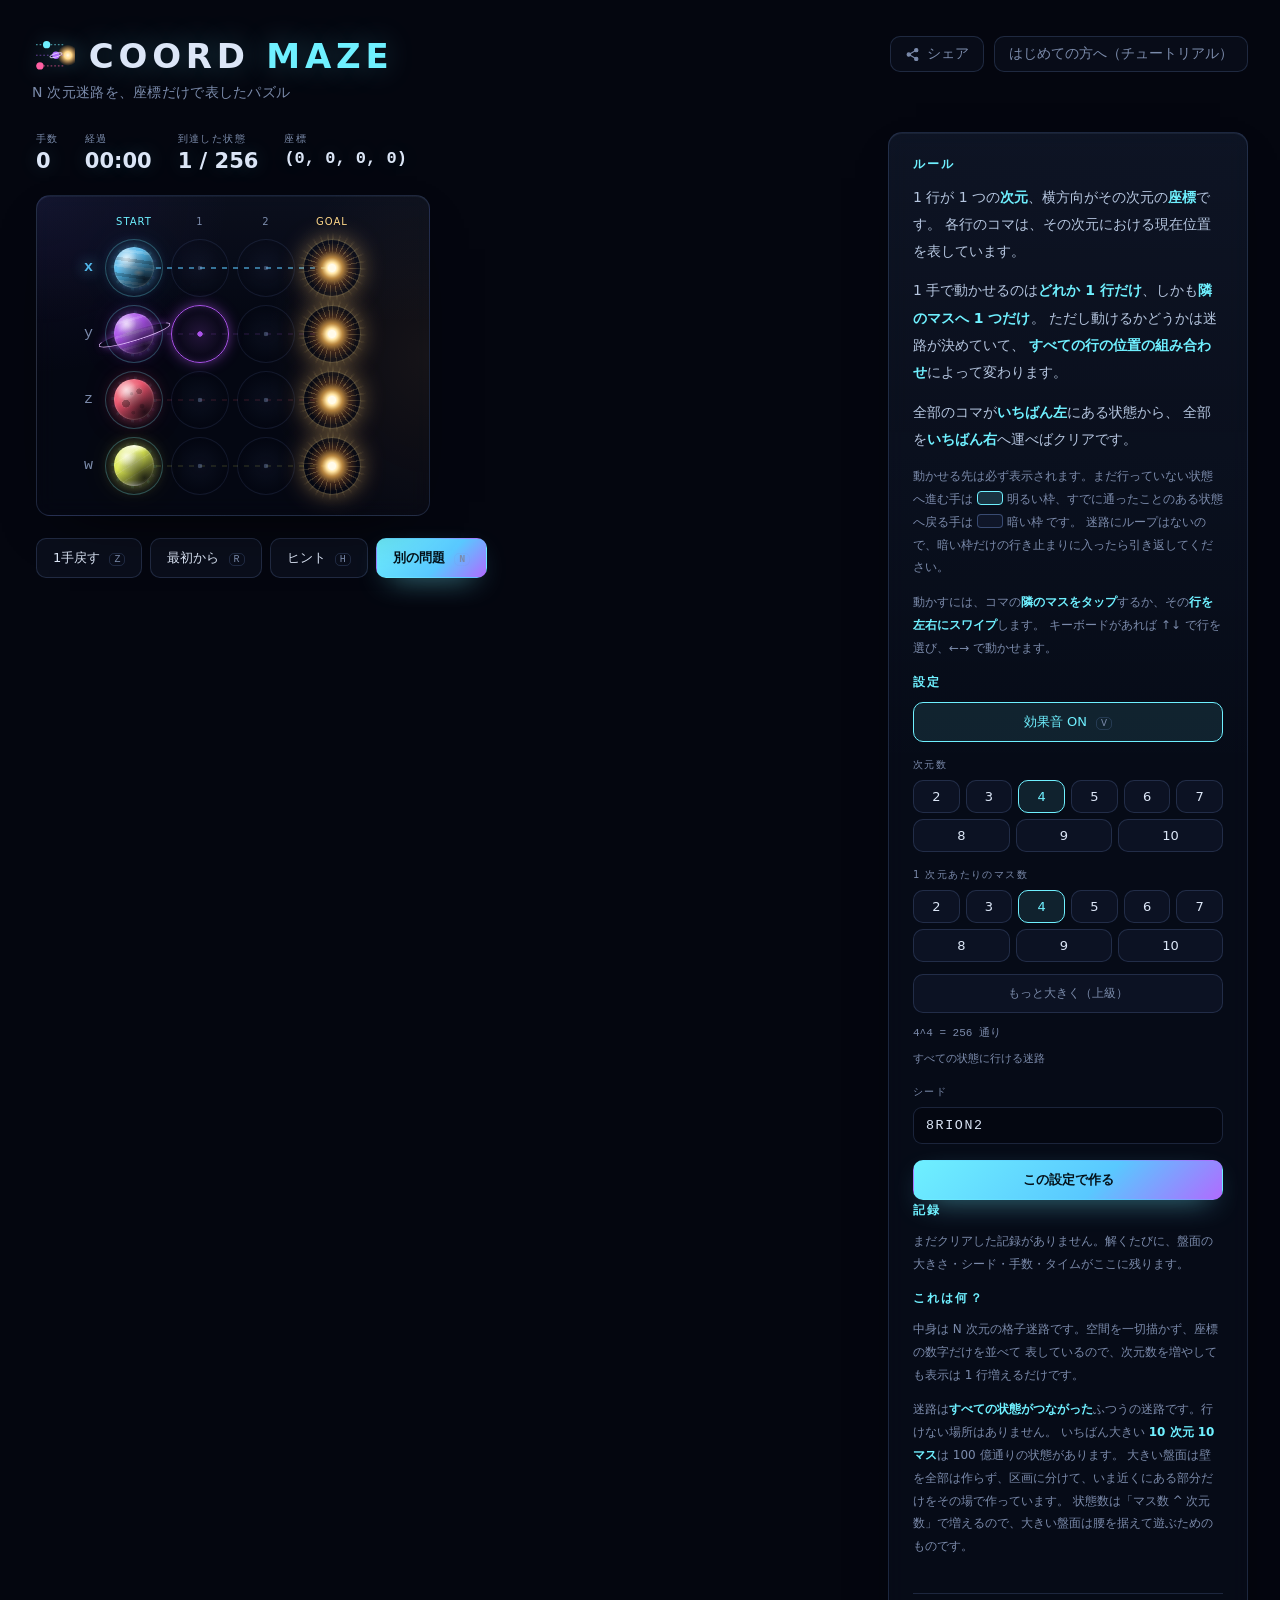
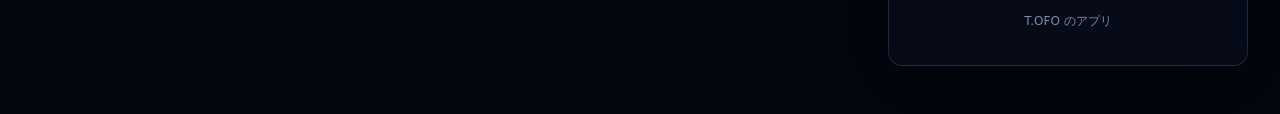
==== commit cd61dc96: "iPhone で上部がぼかしに隠れる問題を直し、T.OFO へのリンクを付ける Co-Authored-By: Claude Opus 5.5 (1M context) <noreply@anthro" ====
--- a/index.html
+++ b/index.html
@@ -6,7 +6,6 @@
 <meta name="theme-color" content="#04060f" />
 <meta name="mobile-web-app-capable" content="yes" />
 <meta name="apple-mobile-web-app-capable" content="yes" />
-<meta name="apple-mobile-web-app-status-bar-style" content="black-translucent" />
 <meta name="apple-mobile-web-app-title" content="COORD MAZE" />
 <title>COORD MAZE — 座標迷路</title>
 <meta name="description" content="N 次元迷路を、座標だけで表したパズル。10 次元まで、同じ画面で遊べます。" />
@@ -20,8 +19,8 @@
 <link rel="icon" href="icon.svg?v=28e315ca" type="image/svg+xml" />
 <link rel="apple-touch-icon" href="icon-180.png?v=28e315ca" />
 <link rel="manifest" href="manifest.webmanifest?v=28e315ca" />
-<link rel="stylesheet" href="css/space.css?v=a50dbc4c" />
-<link rel="stylesheet" href="css/coord.css?v=a50dbc4c" />
+<link rel="stylesheet" href="css/space.css?v=9865276f" />
+<link rel="stylesheet" href="css/coord.css?v=9865276f" />
 </head>
 <body>
 
@@ -146,6 +145,8 @@
       状態数は「マス数 ^ 次元数」で増えるので、大きい盤面は腰を据えて遊ぶためのものです。
     </p>
     </details>
+
+    <p class="credit"><a href="/">T.OFO のアプリ</a></p>
   </aside>
 </main>
 
@@ -168,6 +169,6 @@
   </div>
 </div>
 
-<script type="module" src="./src/coord.js?v=a50dbc4c"></script>
+<script type="module" src="./src/coord.js?v=9865276f"></script>
 </body>
 </html>
--- a/css/space.css
+++ b/css/space.css
@@ -35,7 +35,8 @@
 
 * { box-sizing: border-box; }
 
-html { height: 100%; }
+/* Safari 26 の上下バーの色は html から取られるので、body と同じ色を html にも付ける */
+html { height: 100%; background: var(--void); }
 
 body {
   margin: 0;
--- a/css/coord.css
+++ b/css/coord.css
@@ -401,6 +401,10 @@
 aside p.note { color: var(--dim); font-size: 12px; line-height: 1.9; }
 aside b { color: var(--ion); font-weight: 600; }
 aside a { color: var(--ion); }
+/* 制作元 (ポータル) へのリンク。引き出し / 右カラムのいちばん下に控えめに置く */
+aside p.credit { margin: 22px 0 0; padding-top: 6px; border-top: 1px solid var(--line); font-size: 12px; text-align: center; }
+aside p.credit a { color: var(--dim); text-decoration: none; display: inline-block; padding: 10px 12px; }
+@media (hover: hover) { aside p.credit a:hover { color: var(--ion); } }
 
 .chip { display: inline-block; width: 26px; height: 14px; border-radius: 4px; vertical-align: -2px; border: 1px solid; }
 .chip.new { border-color: var(--ion); background: rgba(111, 240, 255, 0.16); }
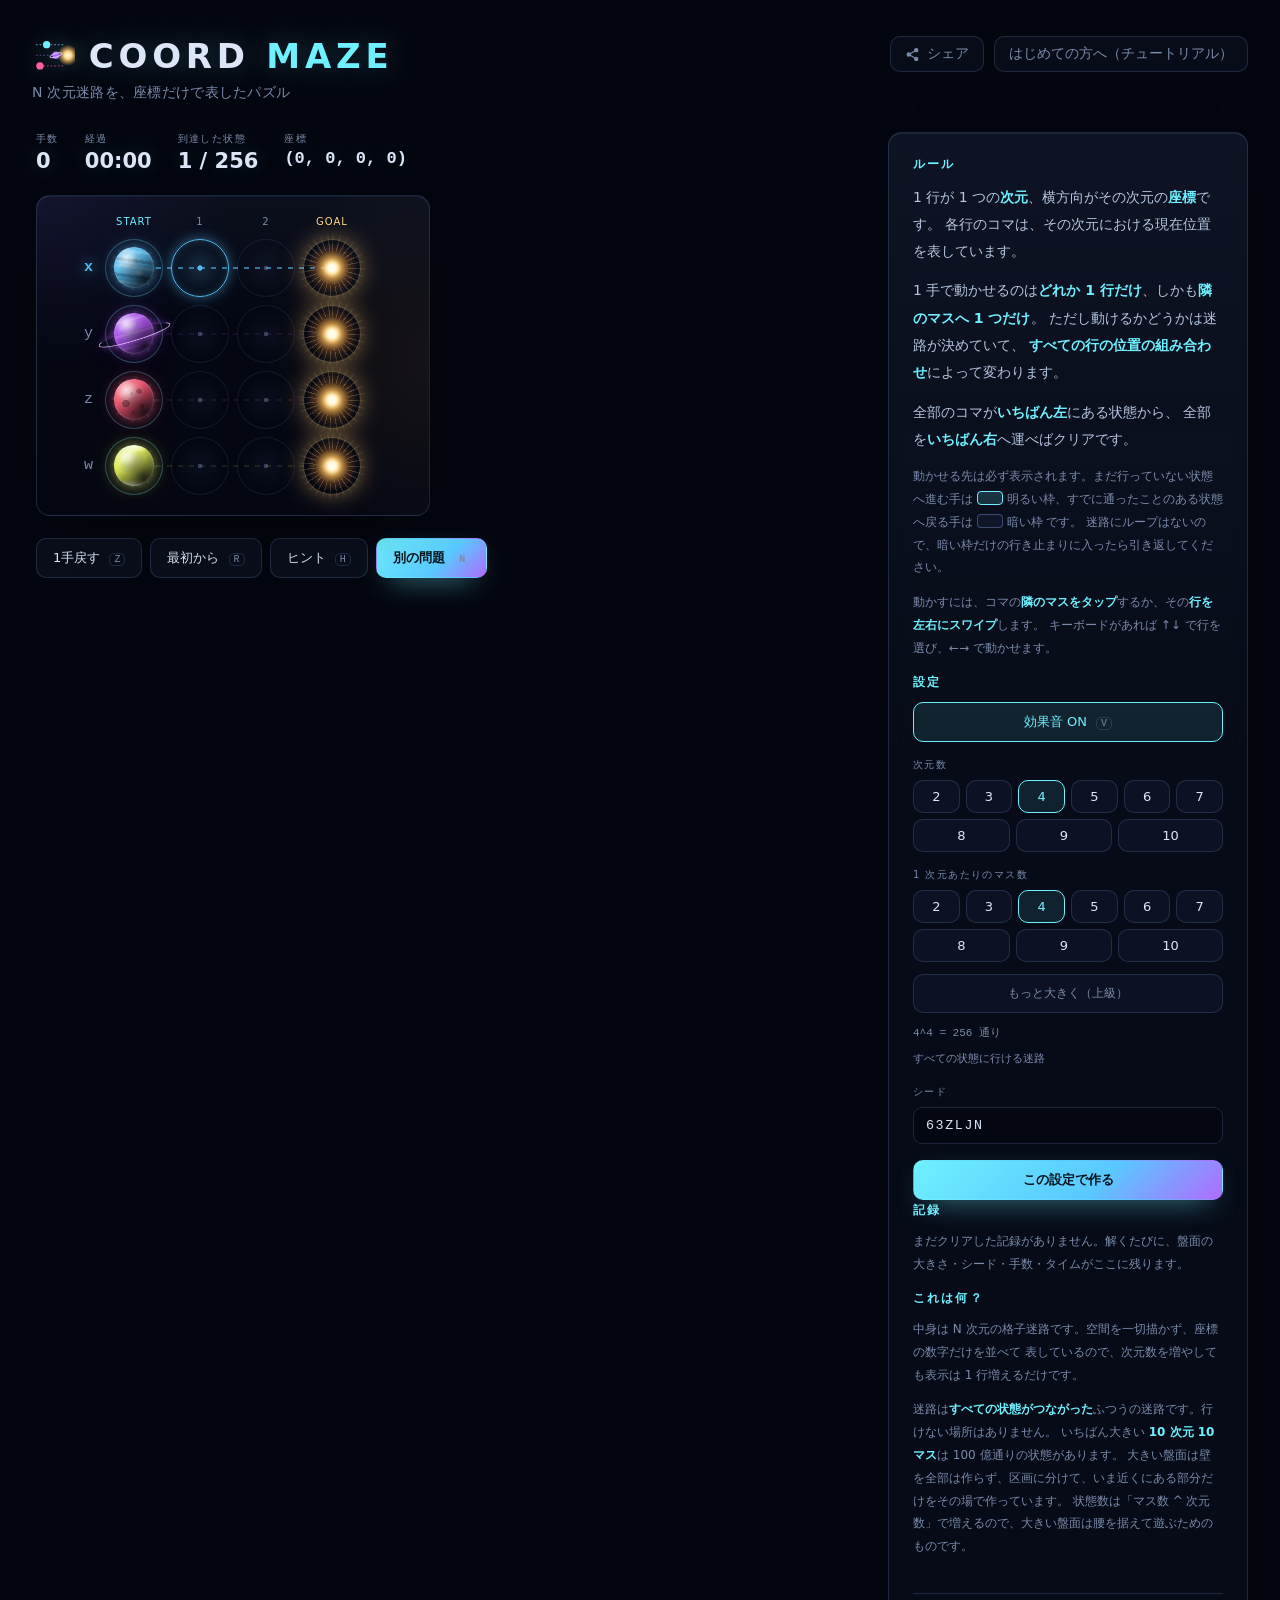
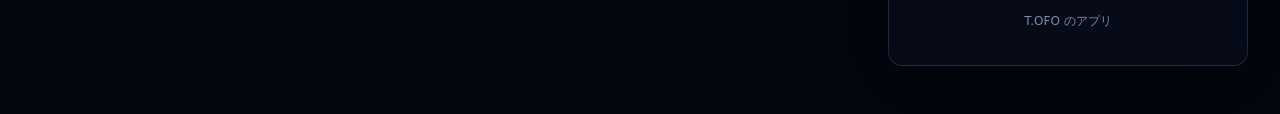
==== commit eba7ae78: "圏外でも遊べるようにサービスワーカーを置く Co-Authored-By: Claude Opus 5.5 (1M context) <noreply@anthropic.com>" ====
--- a/index.html
+++ b/index.html
@@ -16,11 +16,11 @@
 <meta property="og:description" content="N 次元迷路を、座標だけで表したパズル。10 次元まで、同じ画面で遊べます。" />
 <meta property="og:image" content="https://sora3141.github.io/coord-maze/icon-512.png" />
 <meta name="twitter:card" content="summary" />
-<link rel="icon" href="icon.svg?v=28e315ca" type="image/svg+xml" />
-<link rel="apple-touch-icon" href="icon-180.png?v=28e315ca" />
-<link rel="manifest" href="manifest.webmanifest?v=28e315ca" />
-<link rel="stylesheet" href="css/space.css?v=9865276f" />
-<link rel="stylesheet" href="css/coord.css?v=9865276f" />
+<link rel="icon" href="icon.svg?v=d7cff863" type="image/svg+xml" />
+<link rel="apple-touch-icon" href="icon-180.png?v=d7cff863" />
+<link rel="manifest" href="manifest.webmanifest?v=d7cff863" />
+<link rel="stylesheet" href="css/space.css?v=c71873b6" />
+<link rel="stylesheet" href="css/coord.css?v=c71873b6" />
 </head>
 <body>
 
@@ -169,6 +169,6 @@
   </div>
 </div>
 
-<script type="module" src="./src/coord.js?v=9865276f"></script>
+<script type="module" src="./src/coord.js?v=c71873b6"></script>
 </body>
 </html>
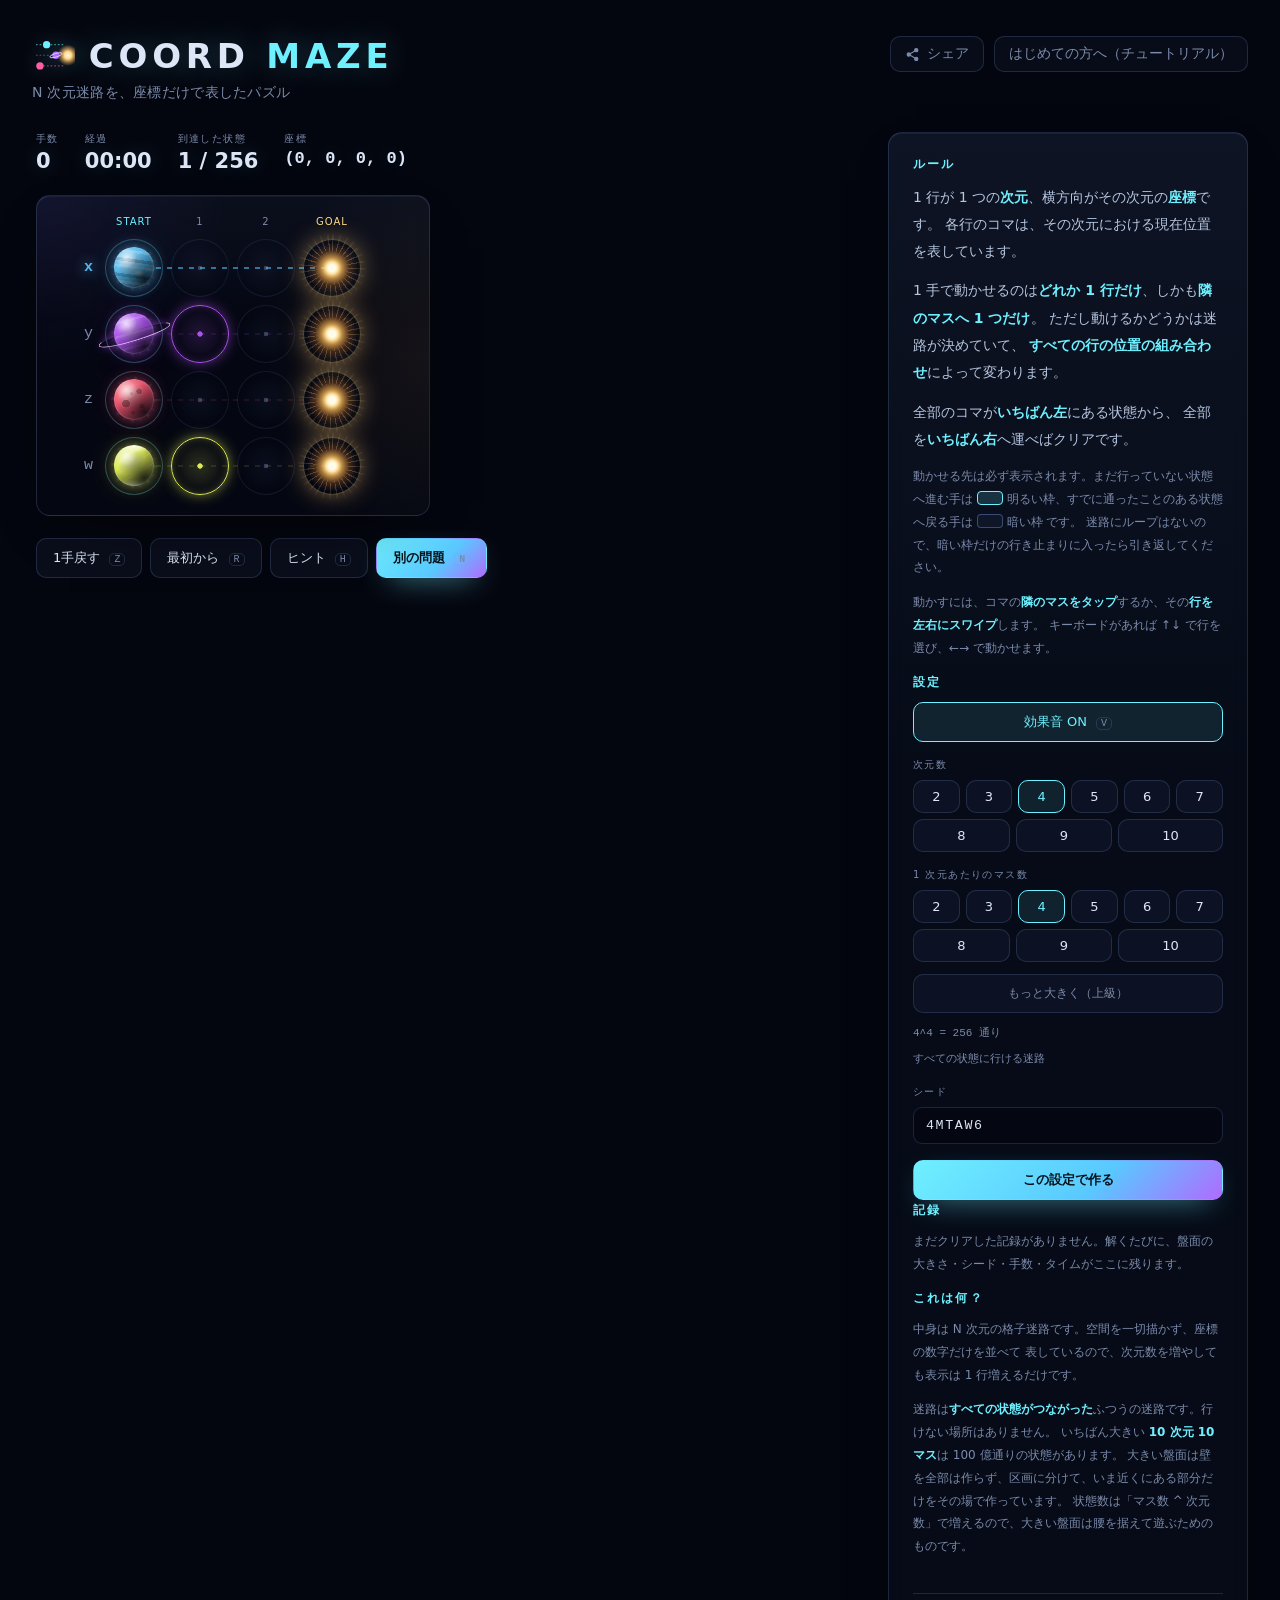
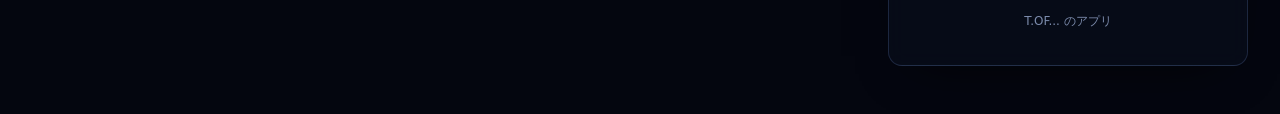
==== commit a5fc18c2: "制作元の表記を T.OF... に変更 Co-Authored-By: Claude Opus 5.5 (1M context) <noreply@anthropic.com>" ====
--- a/index.html
+++ b/index.html
@@ -146,7 +146,7 @@
     </p>
     </details>
 
-    <p class="credit"><a href="/">T.OFO のアプリ</a></p>
+    <p class="credit"><a href="/">T.OF... のアプリ</a></p>
   </aside>
 </main>
 
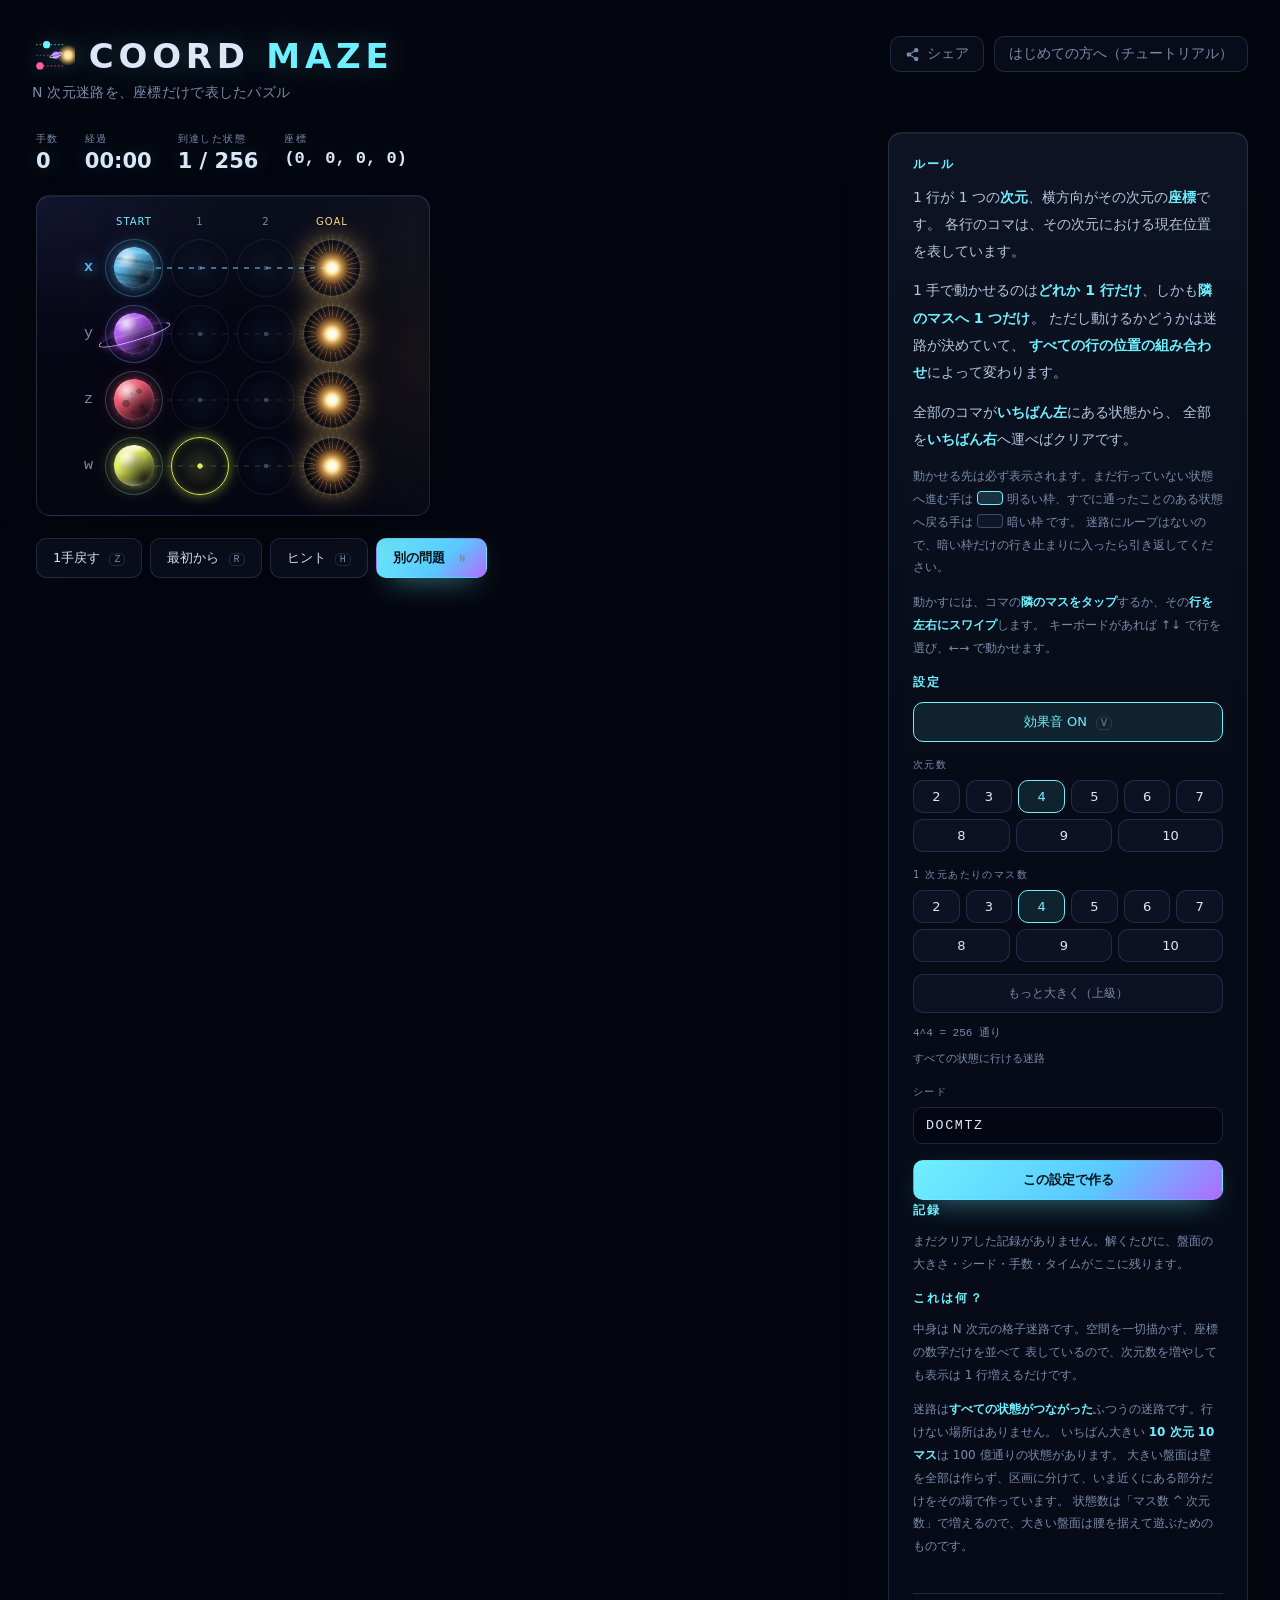
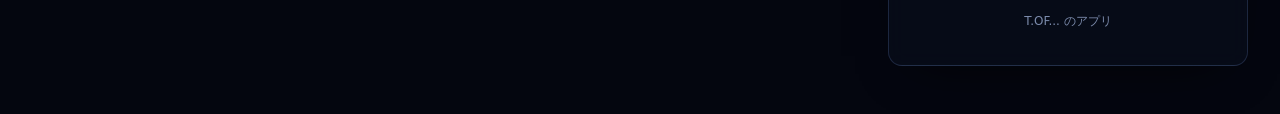
==== commit 777d2ceb: "アイコンを icons/ にまとめ、「アプリにする」ボタンと共有カードを追加 T.OF... の共通ルール (RULES.md) に合わせる。 - アイコンを icons/ に移し、icon-180." ====
--- a/index.html
+++ b/index.html
@@ -11,16 +11,23 @@
 <meta name="description" content="N 次元迷路を、座標だけで表したパズル。10 次元まで、同じ画面で遊べます。" />
 <!-- リンクを貼ったときのカード (SNS・メッセージアプリ) -->
 <meta property="og:type" content="website" />
-<meta property="og:url" content="https://sora3141.github.io/coord-maze/" />
+<meta property="og:site_name" content="COORD MAZE" />
 <meta property="og:title" content="COORD MAZE — 座標迷路" />
 <meta property="og:description" content="N 次元迷路を、座標だけで表したパズル。10 次元まで、同じ画面で遊べます。" />
-<meta property="og:image" content="https://sora3141.github.io/coord-maze/icon-512.png" />
-<meta name="twitter:card" content="summary" />
-<link rel="icon" href="icon.svg?v=d7cff863" type="image/svg+xml" />
-<link rel="apple-touch-icon" href="icon-180.png?v=d7cff863" />
-<link rel="manifest" href="manifest.webmanifest?v=d7cff863" />
-<link rel="stylesheet" href="css/space.css?v=c71873b6" />
-<link rel="stylesheet" href="css/coord.css?v=c71873b6" />
+<meta property="og:url" content="https://sora3141.github.io/coord-maze/" />
+<meta property="og:image" content="https://sora3141.github.io/coord-maze/icons/og.png" />
+<meta property="og:image:width" content="1200" />
+<meta property="og:image:height" content="630" />
+<meta property="og:locale" content="ja_JP" />
+<meta name="twitter:card" content="summary_large_image" />
+<link rel="icon" href="./icons/icon.svg?v=2d28f3a6" type="image/svg+xml" />
+<link rel="icon" type="image/png" sizes="32x32" href="./icons/favicon-32.png?v=2d28f3a6" />
+<link rel="apple-touch-icon" href="./icons/apple-touch-icon.png?v=2d28f3a6" />
+<link rel="manifest" href="./manifest.webmanifest?v=2d28f3a6" />
+<link rel="stylesheet" href="./webapp-kit/webapp-kit.css?v=5d93e095" />
+<link rel="stylesheet" href="css/space.css?v=5d93e095" />
+<link rel="stylesheet" href="css/coord.css?v=5d93e095" />
+<script src="./webapp-kit/webapp-kit.js?v=5d93e095"></script>
 </head>
 <body>
 
@@ -43,6 +50,8 @@
   </svg>COORD <span>MAZE</span></h1>
   <p class="tagline">N 次元迷路を、座標だけで表したパズル</p>
   <div class="backs">
+    <!-- アプリにする (webapp-kit)。インストール済み・インストールできない環境では隠れる -->
+    <button class="back share" data-wak="install" hidden><svg class="share-ico install-ico" viewBox="0 0 24 24" aria-hidden="true"><rect x="4" y="4" width="16" height="16" rx="4"/><path d="M12 8.5v7M8.5 12h7"/></svg>アプリにする</button>
     <button class="back share" data-share><svg class="share-ico" viewBox="0 0 24 24" aria-hidden="true"><circle cx="18" cy="5" r="2.6"/><circle cx="6" cy="12" r="2.6"/><circle cx="18" cy="19" r="2.6"/><path d="M8.3 10.8l7.4-4.3M8.3 13.2l7.4 4.3"/></svg>シェア</button>
     <a class="back" href="tutorial.html">はじめての方へ（チュートリアル）</a>
   </div>
@@ -77,6 +86,7 @@
       <button id="btn-menu-close" class="close" aria-label="閉じる">✕</button>
     </div>
     <!-- 狭い画面ではヘッダーのシェアが隠れるので、引き出しの先頭に置く -->
+    <button class="wide share side-share" data-wak="install" hidden><svg class="share-ico install-ico" viewBox="0 0 24 24" aria-hidden="true"><rect x="4" y="4" width="16" height="16" rx="4"/><path d="M12 8.5v7M8.5 12h7"/></svg>このゲームをアプリにする</button>
     <button class="wide share side-share" data-share><svg class="share-ico" viewBox="0 0 24 24" aria-hidden="true"><circle cx="18" cy="5" r="2.6"/><circle cx="6" cy="12" r="2.6"/><circle cx="18" cy="19" r="2.6"/><path d="M8.3 10.8l7.4-4.3M8.3 13.2l7.4 4.3"/></svg>このゲームをシェア</button>
 
     <details class="sec" open>
@@ -169,6 +179,6 @@
   </div>
 </div>
 
-<script type="module" src="./src/coord.js?v=c71873b6"></script>
+<script type="module" src="./src/coord.js?v=5d93e095"></script>
 </body>
 </html>
--- a/webapp-kit/webapp-kit.css
+++ b/webapp-kit/webapp-kit.css
@@ -0,0 +1,113 @@
+/*
+ * webapp-kit の見た目。色は CSS 変数で上書きできる:
+ *   :root { --wak-bg: #fff; --wak-fg: #111; --wak-accent: #0a84ff; }
+ */
+:root {
+  --wak-bg: #12162b;
+  --wak-fg: #eef0fa;
+  --wak-muted: #9aa0bf;
+  --wak-line: rgba(160, 175, 255, 0.18);
+  --wak-accent: #4fd6e8;
+  --wak-accent-fg: #04111a;
+  --wak-radius: 20px;
+  --wak-font: inherit;
+}
+
+/* hidden 属性を確実に効かせる（display を指定したボタンでも隠れるように） */
+[data-wak][hidden] { display: none !important; }
+
+.wak-guide {
+  position: fixed;
+  inset: 0;
+  z-index: 2147483000;
+  display: flex;
+  align-items: flex-end;
+  justify-content: center;
+  padding: 16px 16px max(16px, env(safe-area-inset-bottom));
+  background: rgba(0, 0, 0, 0);
+  transition: background 0.25s;
+  font-family: var(--wak-font);
+}
+.wak-guide.wak-open { background: rgba(0, 0, 0, 0.5); }
+.wak-sheet {
+  width: min(420px, 100%);
+  padding: 22px 22px 18px;
+  border: 1px solid var(--wak-line);
+  border-radius: var(--wak-radius);
+  background: var(--wak-bg);
+  color: var(--wak-fg);
+  box-shadow: 0 30px 80px -20px rgba(0, 0, 0, 0.7);
+  transform: translateY(24px);
+  opacity: 0;
+  transition: transform 0.3s cubic-bezier(0.2, 0.8, 0.2, 1), opacity 0.25s;
+}
+.wak-open .wak-sheet { transform: none; opacity: 1; }
+@media (min-width: 700px) {
+  .wak-guide { align-items: center; }
+}
+.wak-title { margin: 0 0 14px; font-size: 18px; font-weight: 700; }
+.wak-steps {
+  margin: 0;
+  padding: 0;
+  list-style: none;
+  display: grid;
+  gap: 12px;
+  font-size: 14px;
+  line-height: 1.6;
+}
+.wak-steps li { display: grid; grid-template-columns: 34px 1fr; gap: 12px; align-items: center; }
+.wak-steps b { color: var(--wak-fg); }
+.wak-steps span:last-child { color: var(--wak-muted); }
+.wak-icon {
+  width: 34px;
+  height: 34px;
+  display: grid;
+  place-items: center;
+  border-radius: 10px;
+  background: color-mix(in srgb, var(--wak-accent) 16%, transparent);
+  color: var(--wak-accent);
+}
+.wak-icon svg {
+  width: 20px;
+  height: 20px;
+  fill: none;
+  stroke: currentColor;
+  stroke-width: 1.8;
+  stroke-linecap: round;
+  stroke-linejoin: round;
+}
+.wak-icon circle { fill: currentColor; stroke: none; }
+.wak-dot::after { content: ''; width: 6px; height: 6px; border-radius: 50%; background: currentColor; }
+.wak-close {
+  width: 100%;
+  margin-top: 18px;
+  padding: 12px;
+  border: 0;
+  border-radius: 999px;
+  background: var(--wak-accent);
+  color: var(--wak-accent-fg);
+  font: inherit;
+  font-size: 15px;
+  font-weight: 700;
+  cursor: pointer;
+}
+
+.wak-toast {
+  position: fixed;
+  left: 50%;
+  bottom: max(24px, calc(env(safe-area-inset-bottom) + 12px));
+  z-index: 2147483001;
+  padding: 10px 18px;
+  border: 1px solid var(--wak-line);
+  border-radius: 999px;
+  background: var(--wak-bg);
+  color: var(--wak-fg);
+  font-family: var(--wak-font);
+  font-size: 14px;
+  box-shadow: 0 12px 30px -10px rgba(0, 0, 0, 0.6);
+  transform: translate(-50%, 20px);
+  opacity: 0;
+  pointer-events: none;
+  transition: transform 0.3s cubic-bezier(0.2, 0.8, 0.2, 1), opacity 0.25s;
+}
+.wak-toast.wak-open { transform: translate(-50%, 0); opacity: 1; }
--- a/css/coord.css
+++ b/css/coord.css
@@ -351,6 +351,19 @@
 .share-ico {
   width: 15px; height: 15px; flex: none;
   fill: currentColor; stroke: currentColor; stroke-width: 1.8; stroke-linecap: round;
+}
+
+/* アプリにする (webapp-kit)。枠の中に + の角丸四角。塗らずに線だけで描く */
+.install-ico { fill: none; stroke-linejoin: round; }
+/* iPhone / Mac Safari で出る「ホーム画面に追加」の案内を宇宙テーマの色にそろえる */
+:root {
+  --wak-bg: #0a1022;
+  --wak-fg: var(--ink);
+  --wak-muted: var(--dim);
+  --wak-line: var(--line);
+  --wak-accent: var(--ion);
+  --wak-accent-fg: #03121a;
+  --wak-radius: var(--radius);
 }
 
 /* 画面の下に一瞬だけ出る知らせ (「リンクをコピーしました」) */
@@ -513,6 +526,8 @@
   .backs { display: none; }
   .side-head { display: flex; }
   button.side-share { display: flex; margin: 10px 0 14px; }
+  /* アプリにする と シェア が並ぶときは、間を詰めて 1 組に見せる */
+  button.side-share:not([hidden]) + button.side-share { margin-top: -6px; }
 
   /* タイトルとメニューを 1 行に並べる (絶対配置だと狭い画面で重なる) */
   header { display: flex; flex-wrap: wrap; align-items: center; column-gap: 12px; }
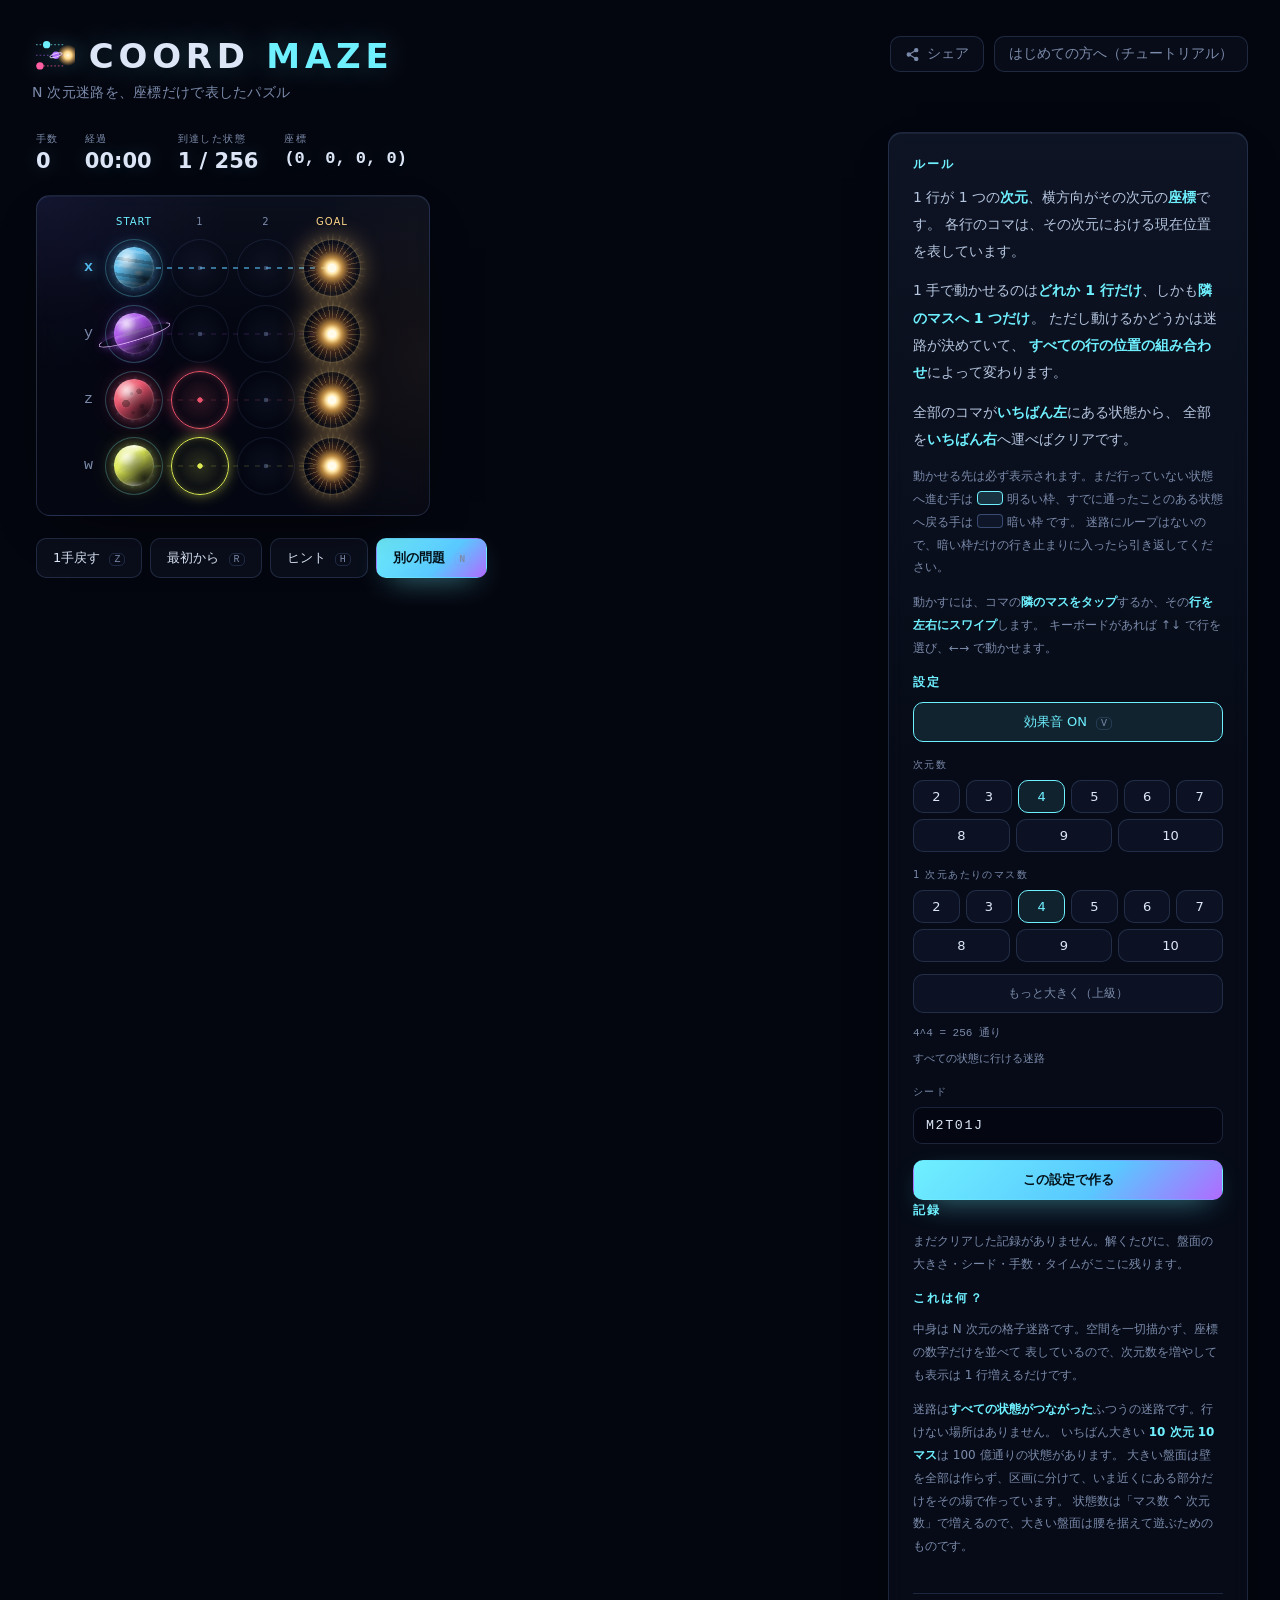
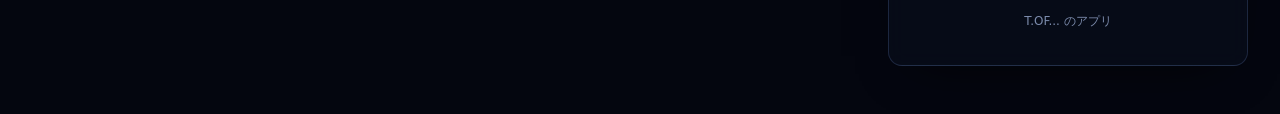
==== commit 81a1cdd1: "iPhone のマナーモードでも効果音が鳴るようにする 効果音がオンのときは navigator.audioSession.type を 'playback' にする。 起動時・最初の操作で Audi" ====
--- a/index.html
+++ b/index.html
@@ -24,10 +24,10 @@
 <link rel="icon" type="image/png" sizes="32x32" href="./icons/favicon-32.png?v=2d28f3a6" />
 <link rel="apple-touch-icon" href="./icons/apple-touch-icon.png?v=2d28f3a6" />
 <link rel="manifest" href="./manifest.webmanifest?v=2d28f3a6" />
-<link rel="stylesheet" href="./webapp-kit/webapp-kit.css?v=5d93e095" />
-<link rel="stylesheet" href="css/space.css?v=5d93e095" />
-<link rel="stylesheet" href="css/coord.css?v=5d93e095" />
-<script src="./webapp-kit/webapp-kit.js?v=5d93e095"></script>
+<link rel="stylesheet" href="./webapp-kit/webapp-kit.css?v=7348bbc2" />
+<link rel="stylesheet" href="css/space.css?v=7348bbc2" />
+<link rel="stylesheet" href="css/coord.css?v=7348bbc2" />
+<script src="./webapp-kit/webapp-kit.js?v=7348bbc2"></script>
 </head>
 <body>
 
@@ -179,6 +179,6 @@
   </div>
 </div>
 
-<script type="module" src="./src/coord.js?v=5d93e095"></script>
+<script type="module" src="./src/coord.js?v=7348bbc2"></script>
 </body>
 </html>
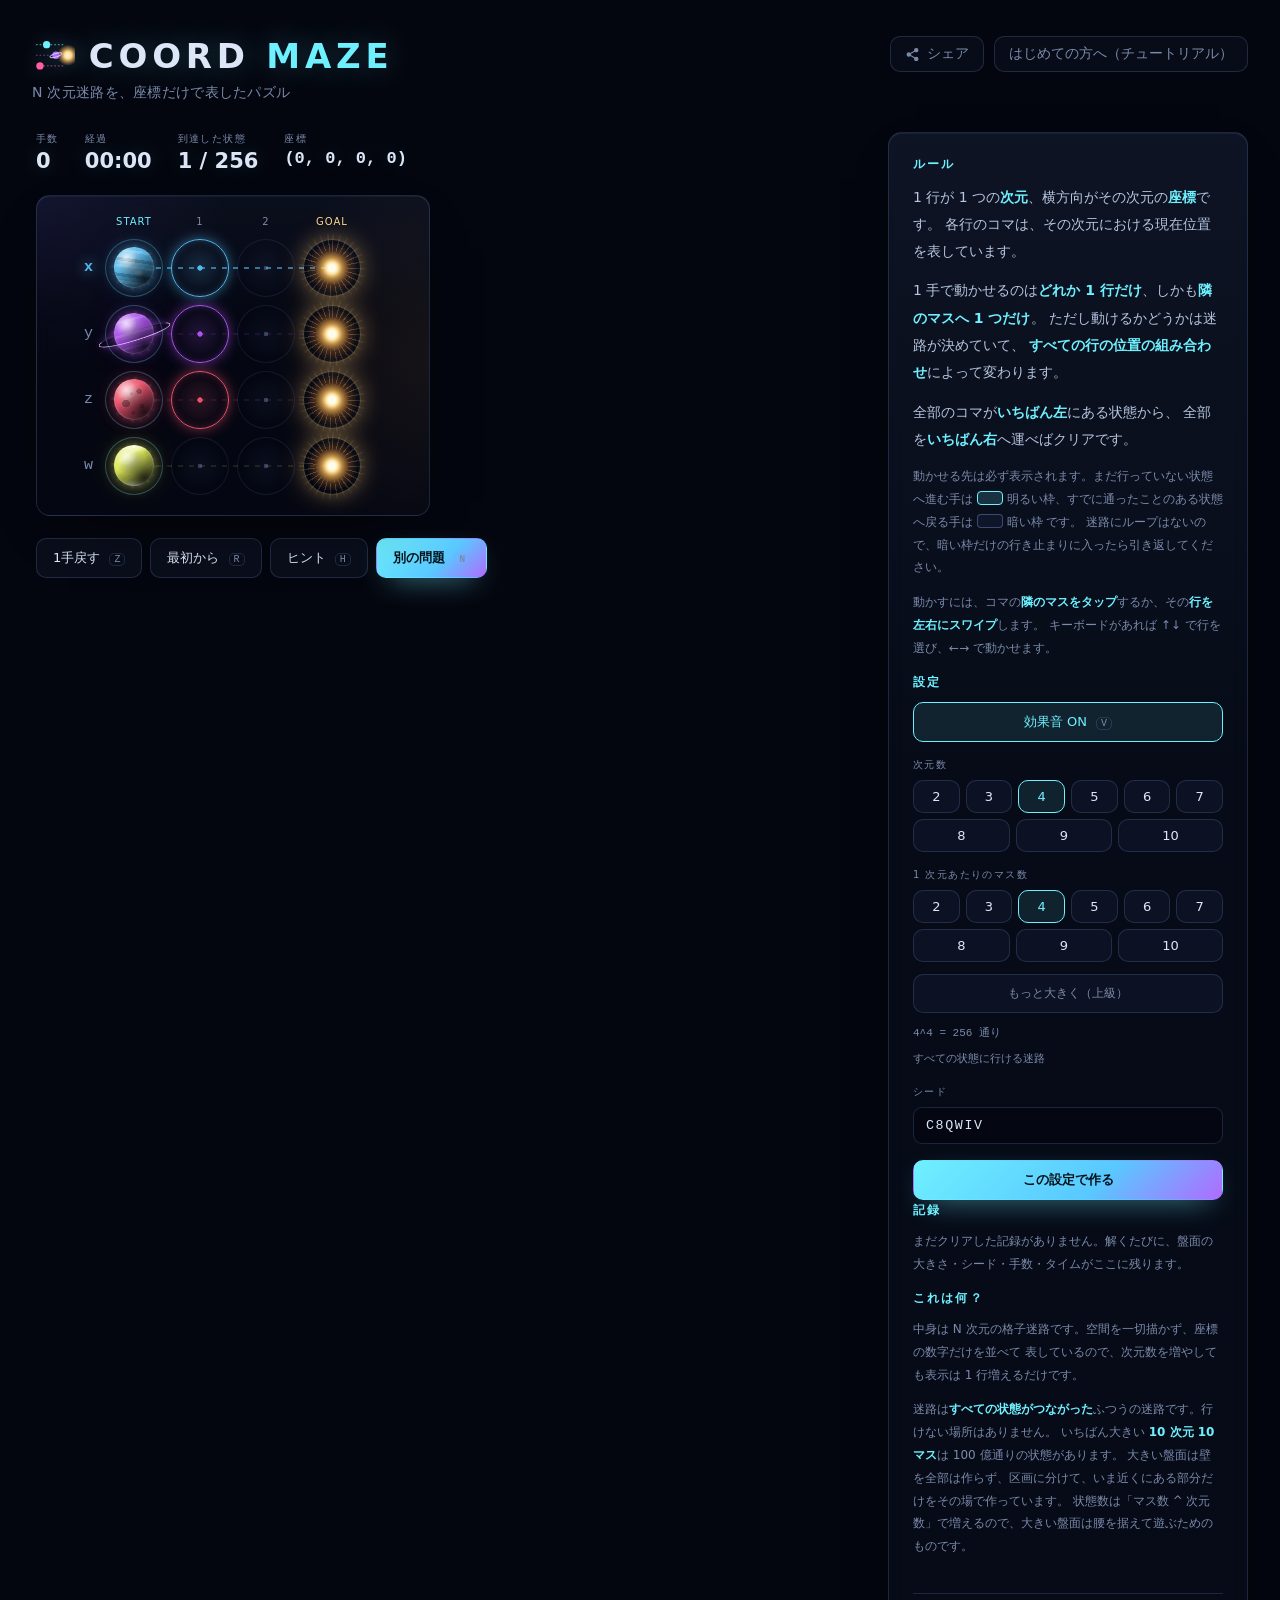
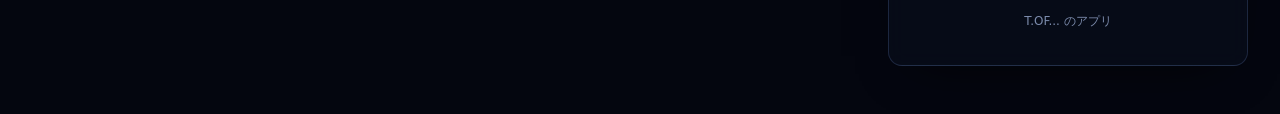
==== commit c2397a70: "公開アドレスを t-of.github.io に書き換え、記録の引き継ぎを入れる sora3141.github.io から Organization t-of へ移すため、 URL とリポジトリのア" ====
--- a/index.html
+++ b/index.html
@@ -2,6 +2,10 @@
 <html lang="ja">
 <head>
 <meta charset="utf-8" />
+<script>/* sora3141.github.io から移ってきた記録を受け取る。ponytail: 2027-09 ごろに消す */
+(function(){var m=location.hash.match(/^#tof-move=([^&]*)&?(.*)$/);if(!m)return;
+try{var d=JSON.parse(decodeURIComponent(m[1]));for(var k in d)if(localStorage.getItem(k)===null)localStorage.setItem(k,d[k]);}catch(e){}
+history.replaceState(null,'',location.pathname+location.search+(m[2]?'#'+m[2]:''));})();</script>
 <meta name="viewport" content="width=device-width, initial-scale=1, viewport-fit=cover" />
 <meta name="theme-color" content="#04060f" />
 <meta name="mobile-web-app-capable" content="yes" />
@@ -14,8 +18,8 @@
 <meta property="og:site_name" content="COORD MAZE" />
 <meta property="og:title" content="COORD MAZE — 座標迷路" />
 <meta property="og:description" content="N 次元迷路を、座標だけで表したパズル。10 次元まで、同じ画面で遊べます。" />
-<meta property="og:url" content="https://sora3141.github.io/coord-maze/" />
-<meta property="og:image" content="https://sora3141.github.io/coord-maze/icons/og.png" />
+<meta property="og:url" content="https://t-of.github.io/coord-maze/" />
+<meta property="og:image" content="https://t-of.github.io/coord-maze/icons/og.png" />
 <meta property="og:image:width" content="1200" />
 <meta property="og:image:height" content="630" />
 <meta property="og:locale" content="ja_JP" />
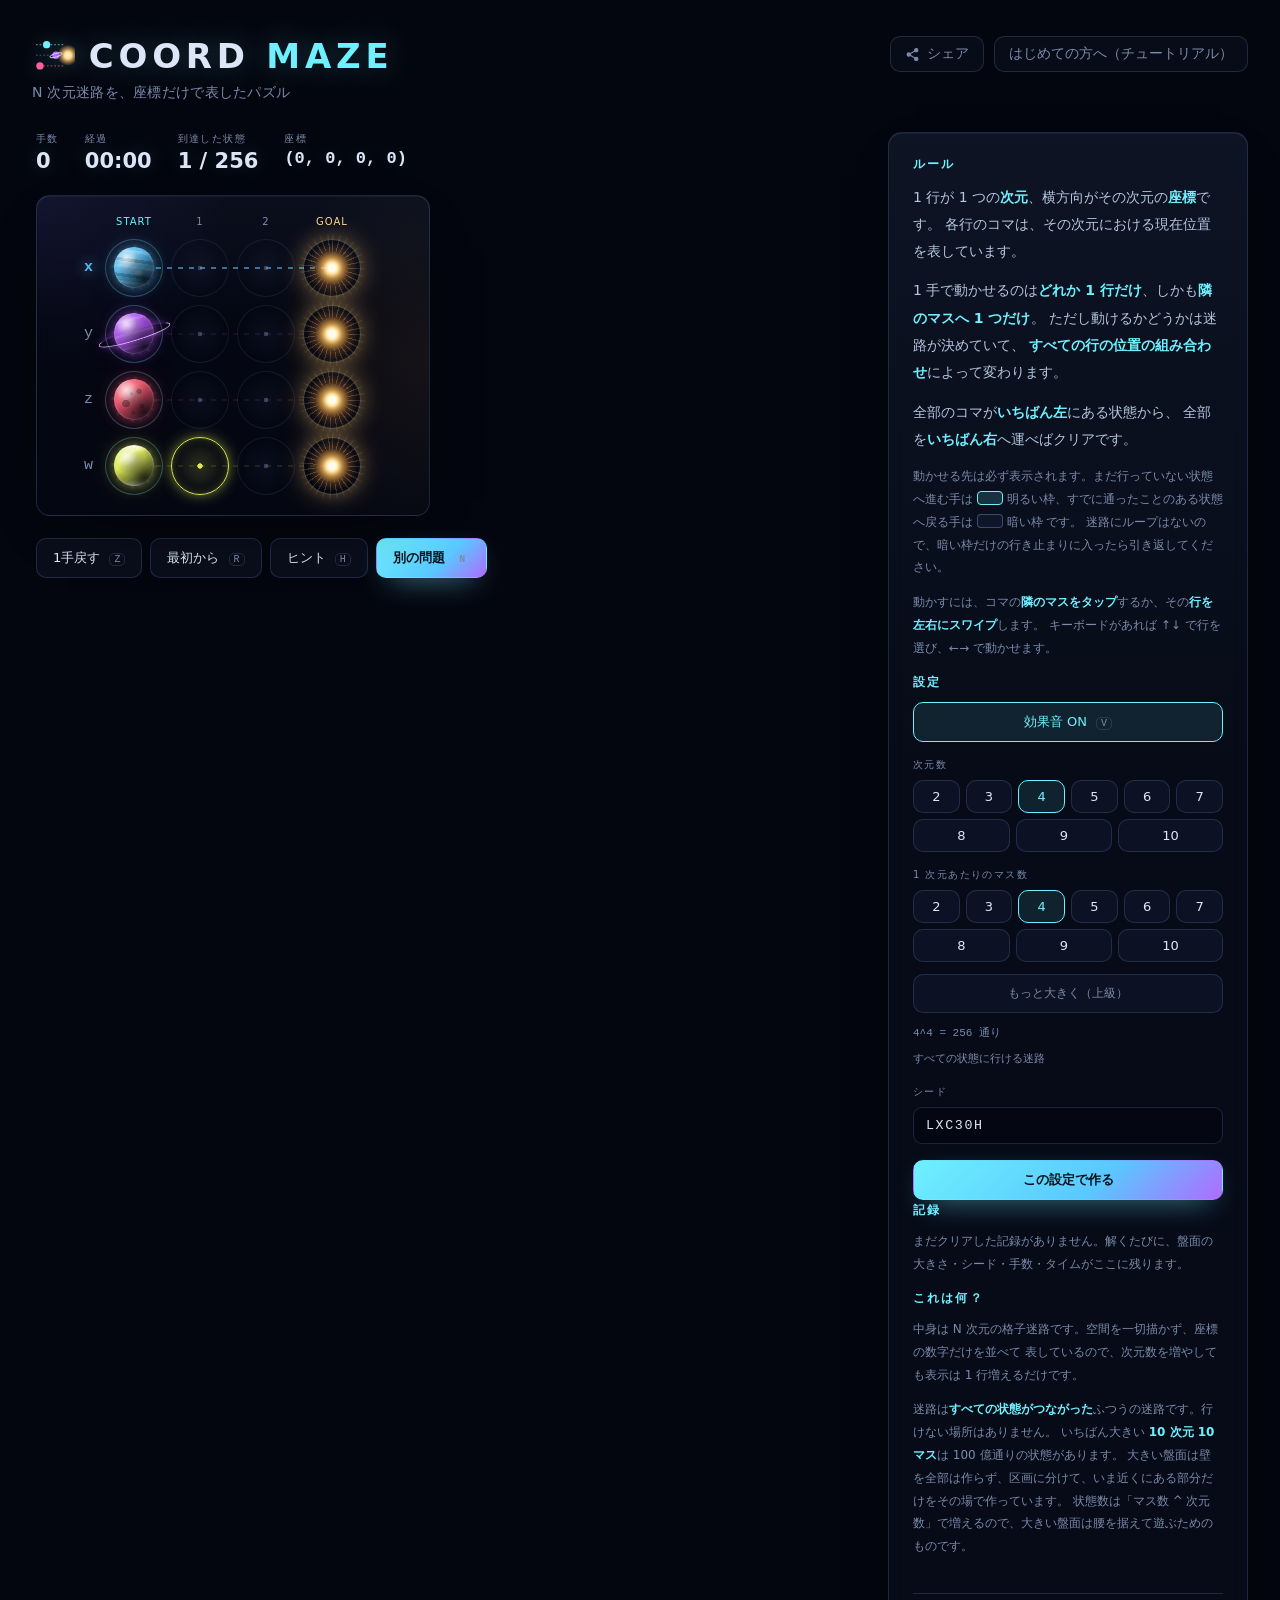
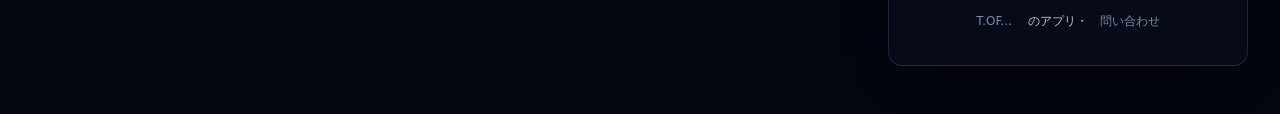
==== commit 950a2bf5: "問い合わせのリンクを足す Co-Authored-By: Claude Opus 5.5 (1M context) <noreply@anthropic.com>" ====
--- a/index.html
+++ b/index.html
@@ -160,7 +160,7 @@
     </p>
     </details>
 
-    <p class="credit"><a href="/">T.OF... のアプリ</a></p>
+    <p class="credit"><a href="/">T.OF...</a> のアプリ・<a href="https://t-of.github.io/contact/">問い合わせ</a></p>
   </aside>
 </main>
 
--- a/webapp-kit/webapp-kit.css
+++ b/webapp-kit/webapp-kit.css
@@ -12,6 +12,9 @@
   --wak-radius: 20px;
   --wak-font: inherit;
 }
+
+/* スマホのダブルタップ拡大を止める（ピンチは使える）。子にも効く */
+html { touch-action: manipulation; }
 
 /* hidden 属性を確実に効かせる（display を指定したボタンでも隠れるように） */
 [data-wak][hidden] { display: none !important; }
